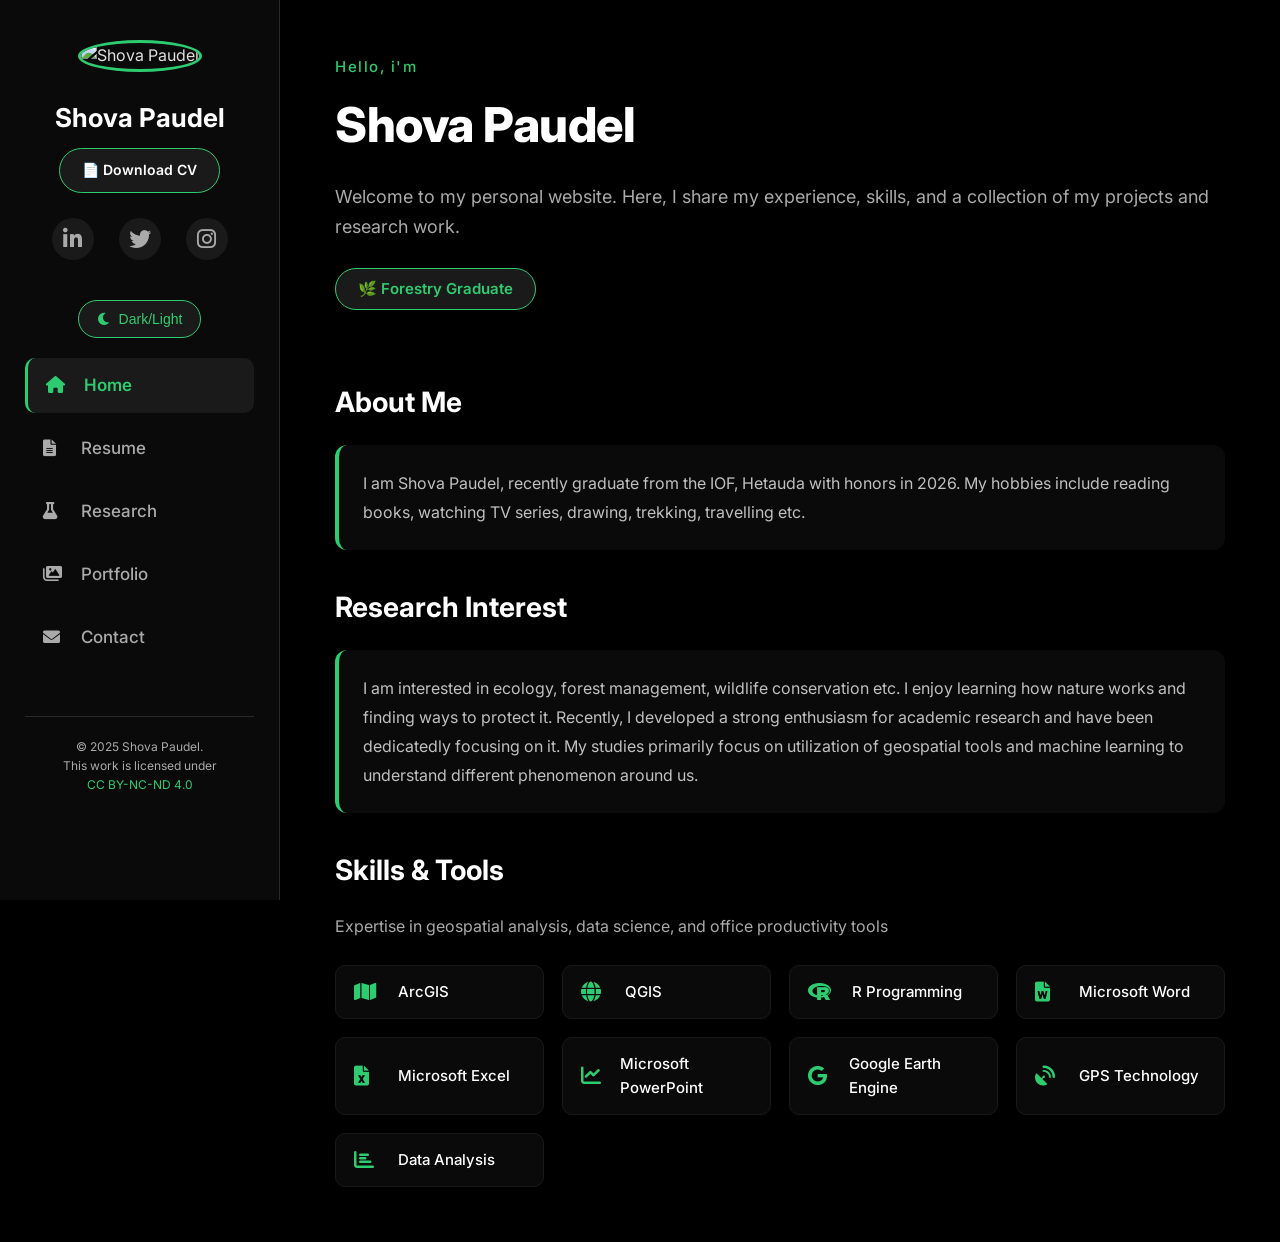
==== index.html @ ed04bc7f "new website updated" ====
<!DOCTYPE html>
<html lang="en">
<head>
    <meta charset="UTF-8">
    <meta name="viewport" content="width=device-width, initial-scale=1.0, user-scalable=yes">
    <title>Shova Paudel | Forestry Researcher</title>
    <link rel="stylesheet" href="https://cdnjs.cloudflare.com/ajax/libs/font-awesome/6.0.0-beta3/css/all.min.css">
    <link href="https://fonts.googleapis.com/css2?family=Inter:opsz,wght@14..32,300;14..32,400;14..32,500;14..32,600;14..32,700;14..32,800&display=swap" rel="stylesheet">
    <style>
        * {
            margin: 0;
            padding: 0;
            box-sizing: border-box;
        }

        :root {
            --bg-primary: #000000;
            --bg-secondary: #0a0a0a;
            --bg-card: #0a0a0a;
            --bg-hover: #1a1a1a;
            --text-primary: #ffffff;
            --text-secondary: #e0e0e0;
            --text-muted: #aaaaaa;
            --text-dark: #c0c0c0;
            --border-color: #2a2a2a;
            --accent-color: #2ecc71;
            --accent-hover: #27ae60;
            --card-border: #1a1a1a;
            --input-bg: #1a1a1a;
        }

        body.light {
            --bg-primary: #f5f5f5;
            --bg-secondary: #ffffff;
            --bg-card: #ffffff;
            --bg-hover: #e8e8e8;
            --text-primary: #1a1a1a;
            --text-secondary: #333333;
            --text-muted: #666666;
            --text-dark: #444444;
            --border-color: #dddddd;
            --accent-color: #2ecc71;
            --accent-hover: #27ae60;
            --card-border: #e0e0e0;
            --input-bg: #f0f0f0;
        }

        body {
            font-family: 'Inter', 'Segoe UI', sans-serif;
            background: var(--bg-primary);
            color: var(--text-secondary);
            transition: background 0.3s ease, color 0.3s ease;
            line-height: 1.6;
        }

        .container {
            display: flex;
            max-width: 1400px;
            margin: 0 auto;
            background: var(--bg-primary);
            min-height: 100vh;
        }

        /* LEFT SIDEBAR */
        .sidebar {
            width: 280px;
            background: var(--bg-secondary);
            padding: 40px 25px;
            position: sticky;
            top: 0;
            height: 100vh;
            overflow-y: auto;
            border-right: 1px solid var(--border-color);
            transition: background 0.3s ease;
        }

        .profile-img {
            text-align: center;
            margin-bottom: 25px;
        }

            .profile-img img {
                width: 150px;
                height: 150px;
                border-radius: 50%;
                border: 3px solid var(--accent-color);
                object-fit: cover;
            }

        .name {
            text-align: center;
            font-size: 26px;
            font-weight: 700;
            margin-bottom: 10px;
            color: var(--text-primary);
        }

        .email {
            text-align: center;
            font-size: 14px;
            margin-bottom: 15px;
            color: var(--text-muted);
            word-break: break-all;
        }

            .email i {
                margin-right: 6px;
                color: var(--accent-color);
            }

        .cv-btn {
            text-align: center;
            margin-bottom: 25px;
        }

            .cv-btn a {
                background: var(--bg-hover);
                color: var(--text-primary);
                padding: 10px 22px;
                border-radius: 30px;
                text-decoration: none;
                font-weight: 600;
                display: inline-block;
                transition: 0.3s;
                border: 1px solid var(--accent-color);
                font-size: 14px;
            }

                .cv-btn a:hover {
                    background: var(--accent-color);
                    color: #000000;
                    transform: scale(1.05);
                }

        .social-links {
            display: flex;
            justify-content: center;
            align-items: center;
            gap: 25px;
            margin-bottom: 40px;
        }

            .social-links a {
                color: var(--text-muted);
                font-size: 22px;
                transition: 0.3s;
                display: inline-flex;
                align-items: center;
                justify-content: center;
                width: 42px;
                height: 42px;
                border-radius: 50%;
                background: var(--bg-hover);
                text-decoration: none;
            }

                .social-links a:hover {
                    color: #ffffff;
                    background: var(--accent-color);
                    transform: translateY(-3px);
                }

        .theme-toggle {
            text-align: center;
            margin-bottom: 20px;
        }

        .theme-btn {
            background: var(--bg-hover);
            color: var(--accent-color);
            border: 1px solid var(--accent-color);
            padding: 10px 18px;
            border-radius: 30px;
            cursor: pointer;
            font-size: 14px;
            font-weight: 500;
            transition: 0.3s;
            display: inline-flex;
            align-items: center;
            gap: 8px;
        }

            .theme-btn:hover {
                background: var(--accent-color);
                color: #000000;
            }

        .nav-menu {
            display: flex;
            flex-direction: column;
            gap: 8px;
        }

        .nav-item {
            padding: 14px 18px;
            cursor: pointer;
            border-radius: 10px;
            transition: 0.3s;
            font-size: 17px;
            font-weight: 500;
            color: var(--text-muted);
        }

            .nav-item:hover {
                background: var(--bg-hover);
                color: var(--text-primary);
            }

            .nav-item.active {
                background: var(--bg-hover);
                color: var(--accent-color);
                font-weight: 600;
                border-left: 3px solid var(--accent-color);
            }

            .nav-item i {
                margin-right: 12px;
                width: 22px;
            }

        .copyright {
            margin-top: 50px;
            font-size: 12px;
            text-align: center;
            border-top: 1px solid var(--border-color);
            padding-top: 20px;
            color: var(--text-muted);
        }

            .copyright a {
                color: var(--accent-color);
                text-decoration: none;
            }

        .main-content {
            flex: 1;
            padding: 55px;
            overflow-y: auto;
            background: var(--bg-primary);
        }

        .page {
            display: none;
        }

            .page.active {
                display: block;
                animation: fadeIn 0.5s ease;
            }

        @keyframes fadeIn {
            from {
                opacity: 0;
                transform: translateY(20px);
            }

            to {
                opacity: 1;
                transform: translateY(0);
            }
        }

        /* HOME PAGE */
        .hello-text {
            font-size: 15px;
            color: var(--accent-color);
            margin-bottom: 8px;
            letter-spacing: 1.5px;
            font-weight: 500;
        }

        .hero-name {
            font-size: 48px;
            font-weight: 800;
            color: var(--text-primary);
            margin-bottom: 18px;
            letter-spacing: -0.5px;
        }

        .welcome-text {
            font-size: 18px;
            line-height: 1.7;
            color: var(--text-muted);
            margin-bottom: 25px;
        }

        .forestry-badge {
            display: inline-block;
            background: var(--bg-hover);
            color: var(--accent-color);
            padding: 8px 22px;
            border-radius: 30px;
            font-size: 15px;
            font-weight: 600;
            margin-bottom: 35px;
            border: 1px solid var(--accent-color);
        }

        .section-title {
            font-size: 28px;
            color: var(--text-primary);
            margin: 35px 0 20px 0;
            font-weight: 700;
        }

        .info-box {
            background: var(--bg-card);
            padding: 24px;
            border-radius: 12px;
            line-height: 1.8;
            color: var(--text-dark);
            margin-bottom: 15px;
            border-left: 4px solid var(--accent-color);
            font-size: 16px;
        }

        .technical-skills-desc {
            color: var(--text-muted);
            margin-bottom: 25px;
            font-size: 16px;
            line-height: 1.7;
        }

        .skills-grid {
            display: grid;
            grid-template-columns: repeat(auto-fill, minmax(190px, 1fr));
            gap: 18px;
            margin-top: 15px;
        }

        .skill-card {
            background: var(--bg-card);
            padding: 14px 18px;
            border-radius: 10px;
            display: flex;
            align-items: center;
            gap: 14px;
            transition: 0.3s;
            border: 1px solid var(--card-border);
        }

            .skill-card:hover {
                border-color: var(--accent-color);
                transform: translateX(5px);
            }

            .skill-card i {
                font-size: 20px;
                color: var(--accent-color);
                width: 30px;
            }

            .skill-card span {
                color: var(--text-primary);
                font-size: 15px;
                font-weight: 500;
            }

        /* RESEARCH PAGE */
        .research-intro {
            background: var(--bg-card);
            padding: 25px;
            border-radius: 14px;
            margin-bottom: 35px;
            border-left: 4px solid var(--accent-color);
        }

            .research-intro p {
                font-size: 16px;
                line-height: 1.7;
            }

        .research-paper {
            background: var(--bg-card);
            border-radius: 14px;
            padding: 28px;
            margin-bottom: 40px;
            border: 1px solid var(--card-border);
        }

        .paper-year {
            font-size: 15px;
            font-weight: 600;
            color: var(--accent-color);
            margin-bottom: 12px;
            letter-spacing: 1px;
        }

        .paper-title {
            font-size: 24px;
            font-weight: 700;
            color: var(--text-primary);
            margin-bottom: 12px;
            line-height: 1.4;
        }

        .paper-author {
            font-size: 16px;
            color: var(--text-muted);
            margin-bottom: 18px;
        }

        .paper-journal {
            display: inline-block;
            background: var(--bg-hover);
            color: var(--accent-color);
            padding: 6px 16px;
            border-radius: 25px;
            font-size: 13px;
            font-weight: 500;
            margin-bottom: 25px;
        }

        .paper-links {
            display: flex;
            gap: 25px;
            flex-wrap: wrap;
            margin-top: 20px;
        }

        .paper-link {
            background: var(--bg-hover);
            color: var(--accent-color);
            padding: 10px 24px;
            border-radius: 30px;
            text-decoration: none;
            font-size: 15px;
            font-weight: 600;
            transition: 0.3s;
            display: inline-flex;
            align-items: center;
            gap: 8px;
            border: 1px solid var(--card-border);
            cursor: pointer;
        }

            .paper-link:hover {
                background: var(--accent-color);
                color: #000000;
                border-color: var(--accent-color);
            }

        .abstract-content {
            display: none;
            margin-top: 25px;
            padding: 20px;
            background: var(--bg-hover);
            border-radius: 12px;
            font-size: 15px;
            line-height: 1.7;
            color: var(--text-dark);
            border-left: 3px solid var(--accent-color);
        }

        .training-grid {
            display: grid;
            grid-template-columns: repeat(auto-fill, minmax(320px, 1fr));
            gap: 25px;
            margin: 25px 0;
        }

        .training-card {
            background: var(--bg-card);
            border-radius: 14px;
            padding: 22px;
            border: 1px solid var(--card-border);
            transition: 0.3s;
        }

            .training-card:hover {
                transform: translateY(-4px);
                border-color: var(--accent-color);
            }

            .training-card i {
                font-size: 32px;
                color: var(--accent-color);
                margin-bottom: 15px;
            }

            .training-card h4 {
                font-size: 18px;
                color: var(--text-primary);
                margin-bottom: 10px;
                font-weight: 600;
            }

            .training-card p {
                font-size: 14px;
                color: var(--text-muted);
                line-height: 1.6;
            }

        .experience-list {
            background: var(--bg-card);
            border-radius: 14px;
            padding: 25px;
            margin-top: 25px;
        }

            .experience-list h3 {
                color: var(--accent-color);
                font-size: 20px;
                margin-bottom: 20px;
                font-weight: 600;
            }

        .experience-item {
            display: flex;
            align-items: flex-start;
            gap: 14px;
            margin-bottom: 18px;
            padding: 10px;
            border-radius: 10px;
            transition: 0.3s;
        }

            .experience-item:hover {
                background: var(--bg-hover);
            }

            .experience-item i {
                color: var(--accent-color);
                font-size: 18px;
                margin-top: 2px;
            }

            .experience-item span {
                font-size: 15px;
                color: var(--text-dark);
                line-height: 1.6;
            }

        /* RESUME PAGE */
        .resume-container {
            max-width: 100%;
        }

        .education-header {
            margin-bottom: 35px;
        }

            .education-header h2 {
                font-size: 36px;
                color: var(--text-primary);
                border-left: 4px solid var(--accent-color);
                padding-left: 18px;
            }

        .timeline-item {
            position: relative;
            padding-left: 35px;
            margin-bottom: 40px;
            border-left: 2px solid var(--accent-color);
        }

        .timeline-year {
            font-size: 15px;
            font-weight: 600;
            color: var(--accent-color);
            margin-bottom: 8px;
            letter-spacing: 1px;
        }

        .timeline-title {
            font-size: 22px;
            font-weight: 700;
            color: var(--text-primary);
            margin-bottom: 10px;
        }

        .timeline-subtitle {
            font-size: 16px;
            font-weight: 600;
            color: var(--accent-color);
            margin-bottom: 10px;
        }

        .timeline-location {
            font-size: 14px;
            color: var(--text-muted);
            margin-bottom: 14px;
            display: flex;
            align-items: center;
            gap: 8px;
        }

        .timeline-description {
            font-size: 15px;
            line-height: 1.7;
            color: var(--text-dark);
            margin-top: 10px;
        }

        .courses-list {
            margin-top: 12px;
            padding-left: 25px;
        }

            .courses-list li {
                font-size: 14px;
                color: var(--text-muted);
                margin-bottom: 6px;
            }

        .scholarship-badge {
            display: inline-block;
            background: var(--bg-hover);
            color: var(--accent-color);
            padding: 5px 14px;
            border-radius: 20px;
            font-size: 13px;
            margin-top: 12px;
            border: 1px solid var(--accent-color);
        }

        /* CONTACT PAGE */
        .contact-header {
            margin-bottom: 30px;
        }

            .contact-header h2 {
                font-size: 36px;
                color: var(--text-primary);
                border-left: 4px solid var(--accent-color);
                padding-left: 18px;
            }

        .contact-intro {
            font-size: 18px;
            line-height: 1.7;
            color: var(--text-muted);
            background: var(--bg-card);
            padding: 25px;
            border-radius: 14px;
            border-left: 4px solid var(--accent-color);
            margin-bottom: 35px;
        }

        .contact-wrapper {
            display: flex;
            flex-wrap: wrap;
            gap: 35px;
        }

        .contact-info {
            flex: 1;
            min-width: 250px;
            background: var(--bg-card);
            border-radius: 14px;
            padding: 28px;
            border: 1px solid var(--card-border);
        }

        .contact-info-item {
            display: flex;
            align-items: center;
            gap: 18px;
            margin-bottom: 28px;
            padding: 12px;
            border-radius: 12px;
            transition: 0.3s;
        }

            .contact-info-item:hover {
                background: var(--bg-hover);
            }

            .contact-info-item i {
                width: 45px;
                height: 45px;
                background: var(--bg-hover);
                display: flex;
                align-items: center;
                justify-content: center;
                border-radius: 50%;
                font-size: 22px;
                color: var(--accent-color);
            }

            .contact-info-item h3 {
                font-size: 18px;
                color: var(--text-primary);
                margin-bottom: 5px;
                font-weight: 600;
            }

            .contact-info-item p {
                font-size: 15px;
                color: var(--text-muted);
            }

        .contact-form {
            flex: 1.5;
            min-width: 300px;
            background: var(--bg-card);
            border-radius: 14px;
            padding: 28px;
            border: 1px solid var(--card-border);
        }

            .contact-form h3 {
                font-size: 22px;
                color: var(--text-primary);
                margin-bottom: 20px;
                font-weight: 600;
            }

        .form-group {
            margin-bottom: 20px;
        }

            .form-group input, .form-group textarea {
                width: 100%;
                padding: 14px 16px;
                background: var(--input-bg);
                border: 1px solid var(--border-color);
                border-radius: 10px;
                font-size: 15px;
                font-family: 'Inter', sans-serif;
                color: var(--text-primary);
                transition: 0.3s;
            }

                .form-group input:focus, .form-group textarea:focus {
                    outline: none;
                    border-color: var(--accent-color);
                    box-shadow: 0 0 0 2px rgba(46, 204, 113, 0.2);
                }

        .submit-btn {
            background: var(--accent-color);
            color: #000000;
            padding: 14px 32px;
            border: none;
            border-radius: 40px;
            font-size: 16px;
            font-weight: 600;
            cursor: pointer;
            transition: 0.3s;
            display: inline-flex;
            align-items: center;
            gap: 10px;
        }

            .submit-btn:hover {
                background: var(--accent-hover);
                transform: scale(1.02);
            }

        .form-message {
            margin-top: 15px;
            padding: 12px;
            border-radius: 8px;
            font-size: 14px;
            display: none;
        }

            .form-message.success {
                background: rgba(46, 204, 113, 0.2);
                color: var(--accent-color);
                border: 1px solid var(--accent-color);
                display: block;
            }

            .form-message.error {
                background: rgba(231, 76, 60, 0.2);
                color: #e74c3c;
                border: 1px solid #e74c3c;
                display: block;
            }

        /* PORTFOLIO PAGE */
        .portfolio-placeholder {
            text-align: center;
            padding: 60px 20px;
            background: var(--bg-card);
            border-radius: 14px;
            border: 1px solid var(--card-border);
        }

            .portfolio-placeholder i {
                font-size: 60px;
                color: var(--accent-color);
                margin-bottom: 20px;
            }

            .portfolio-placeholder p {
                font-size: 16px;
                color: var(--text-muted);
            }

        /* MOBILE */
        .hamburger {
            display: none;
            position: fixed;
            bottom: 20px;
            left: 20px;
            z-index: 1001;
            background: var(--accent-color);
            color: #000000;
            width: 55px;
            height: 55px;
            border-radius: 50%;
            align-items: center;
            justify-content: center;
            cursor: pointer;
            font-size: 26px;
            box-shadow: 0 4px 12px rgba(0,0,0,0.3);
        }

        .overlay {
            display: none;
            position: fixed;
            top: 0;
            left: 0;
            width: 100%;
            height: 100%;
            background: rgba(0,0,0,0.8);
            z-index: 998;
        }

        @media (max-width: 768px) {
            .sidebar {
                position: fixed;
                left: -280px;
                top: 0;
                width: 280px;
                height: 100%;
                z-index: 999;
                transition: left 0.3s ease;
            }

                .sidebar.open {
                    left: 0;
                }

            .hamburger {
                display: flex;
            }

            .overlay.active {
                display: block;
            }

            .main-content {
                padding: 25px 18px 80px 18px;
            }

            .hero-name {
                font-size: 32px;
            }

            .hello-text {
                font-size: 13px;
            }

            .welcome-text {
                font-size: 15px;
            }

            .section-title {
                font-size: 22px;
            }

            .info-box {
                font-size: 14px;
                padding: 18px;
            }

            .contact-header h2 {
                font-size: 28px;
            }

            .contact-intro {
                font-size: 15px;
            }

            .contact-wrapper {
                flex-direction: column;
            }

            .paper-title {
                font-size: 20px;
            }

            .timeline-title {
                font-size: 18px;
            }

            .education-header h2 {
                font-size: 28px;
            }
        }
    </style>
</head>
<body>
    <div class="hamburger" id="hamburgerBtn">
        <i class="fas fa-bars"></i>
    </div>
    <div class="overlay" id="overlay"></div>

    <div class="container">
        <div class="sidebar" id="sidebar">
            <div class="profile-img">
                <img src="https://ui-avatars.com/api/?background=2ecc71&color=000000&rounded=true&size=150&bold=true&name=Shova+P" alt="Shova Paudel">
            </div>
            <div class="name">Shova Paudel</div>

            <div class="cv-btn"><a href="#" id="downloadCV">📄 Download CV</a></div>
            <div class="social-links">
                <a href="#"><i class="fab fa-linkedin-in"></i></a>
                <a href="#"><i class="fab fa-twitter"></i></a>
                <a href="#"><i class="fab fa-instagram"></i></a>
            </div>
            <div class="theme-toggle">
                <button class="theme-btn" id="themeToggle"><i class="fas fa-moon"></i> Dark/Light</button>
            </div>
            <div class="nav-menu">
                <div class="nav-item active" data-page="home"><i class="fas fa-home"></i> Home</div>
                <div class="nav-item" data-page="resume"><i class="fas fa-file-alt"></i> Resume</div>
                <div class="nav-item" data-page="research"><i class="fas fa-flask"></i> Research</div>
                <div class="nav-item" data-page="portfolio"><i class="fas fa-images"></i> Portfolio</div>
                <div class="nav-item" data-page="contact"><i class="fas fa-envelope"></i> Contact</div>
            </div>
            <div class="copyright">© 2025 Shova Paudel.<br>This work is licensed under<br><a href="https://creativecommons.org/licenses/by-nc-nd/4.0/" target="_blank">CC BY-NC-ND 4.0</a></div>
        </div>

        <div class="main-content">
            <!-- HOME PAGE -->
            <div id="home" class="page active">
                <div class="hello-text">Hello, i'm</div>
                <div class="hero-name">Shova Paudel</div>
                <div class="welcome-text">Welcome to my personal website. Here, I share my experience, skills, and a collection of my projects and research work.</div>
                <div class="forestry-badge">🌿 Forestry Graduate</div>

                <div class="section-title">About Me</div>
                <div class="info-box">I am Shova Paudel, recently graduate from the IOF, Hetauda with honors in 2026. My hobbies include reading books, watching TV series, drawing, trekking, travelling etc.</div>

                <div class="section-title">Research Interest</div>
                <div class="info-box">I am interested in ecology, forest management, wildlife conservation etc. I enjoy learning how nature works and finding ways to protect it. Recently, I developed a strong enthusiasm for academic research and have been dedicatedly focusing on it. My studies primarily focus on utilization of geospatial tools and machine learning to understand different phenomenon around us.</div>

                <div class="section-title">Skills & Tools</div>
                <div class="technical-skills-desc">Expertise in geospatial analysis, data science, and office productivity tools</div>

                <div class="skills-grid">
                    <div class="skill-card"><i class="fas fa-map"></i><span>ArcGIS</span></div>
                    <div class="skill-card"><i class="fas fa-globe"></i><span>QGIS</span></div>
                    <div class="skill-card"><i class="fab fa-r-project"></i><span>R Programming</span></div>
                    <div class="skill-card"><i class="fas fa-file-word"></i><span>Microsoft Word</span></div>
                    <div class="skill-card"><i class="fas fa-file-excel"></i><span>Microsoft Excel</span></div>
                    <div class="skill-card"><i class="fas fa-chart-line"></i><span>Microsoft PowerPoint</span></div>
                    <div class="skill-card"><i class="fab fa-google"></i><span>Google Earth Engine</span></div>
                    <div class="skill-card"><i class="fas fa-satellite-dish"></i><span>GPS Technology</span></div>
                    <div class="skill-card"><i class="fas fa-chart-bar"></i><span>Data Analysis</span></div>
                </div>
            </div>

            <!-- RESUME PAGE -->
            <div id="resume" class="page">
                <div class="education-header"><h2>Education</h2></div>
                <div class="resume-container">
                    <div class="timeline-item">
                        <div class="timeline-year">2023 – 2026</div>
                        <div class="timeline-title">Bachelor of Science in Forestry</div>
                        <div class="timeline-subtitle">Tribhuvan University, Institute of Forestry (TU-IOF)</div>
                        <div class="timeline-location"><i class="fas fa-map-marker-alt"></i> Hetauda, Nepal</div>
                        <div class="timeline-description">Major Courses:<ul class="courses-list"><li>Forest Ecology</li><li>Silviculture</li><li>Wildlife Management</li><li>GIS Applications in Forestry</li><li>Watershed Management</li><li>Sustainable Resource Management</li></ul></div>
                    </div>
                    <div class="timeline-item">
                        <div class="timeline-year">2021 – 2023</div>
                        <div class="timeline-title">Higher Secondary (+2)</div>
                        <div class="timeline-subtitle">Aroma College of Applied Science and Management</div>
                        <div class="timeline-location"><i class="fas fa-map-marker-alt"></i> Bharatpur-10, Chitwan, Nepal</div>
                        <div class="timeline-description">Specialized in Science (Biology, Chemistry, Physics and Environmental Studies).</div>
                    </div>
                    <div class="timeline-item">
                        <div class="timeline-year">2021</div>
                        <div class="timeline-title">Secondary Education Examination (SEE)</div>
                        <div class="timeline-subtitle">Shree Nepal Rastriya Ganesh Ma. Vi.</div>
                        <div class="timeline-location"><i class="fas fa-map-marker-alt"></i> Bardiya, Nepal</div>
                        <div class="timeline-description">A national-level board exam in Nepal taken by students after Grade 10.</div>
                    </div>
                    <div class="timeline-item">
                        <div class="timeline-year">2022</div>
                        <div class="timeline-title">Grants and Scholarships</div>
                        <div class="timeline-subtitle">Tribhuvan University - Institute of Forestry (TU-IOF)</div>
                        <div class="timeline-description">Received the scholarship on a merit basis after a competitive entrance exam.<div class="scholarship-badge">🏆 Merit Scholarship</div></div>
                    </div>
                </div>
            </div>

            <!-- RESEARCH PAGE -->
            <div id="research" class="page">
                <div class="research-intro">
                    <p style="margin-bottom: 12px;">In my undergraduate thesis, I studied the spread of <strong>Parthenium hysterophorus</strong> in Nepal using modeling techniques under present and future climate conditions.</p>
                    <p>In the future, I intend to deepen my research in climate change impacts, ecological modeling, and conservation planning.</p>
                </div>

                <div class="research-paper">
                    <div class="paper-year">📄 2025</div>
                    <div class="paper-title">Habitat Suitability Modeling of <em>Parthenium hysterophorus L.</em> under Current and Future Climatic Scenarios in Nepal</div>
                    <div class="paper-author">Paudel, S.</div>
                    <div class="paper-journal">Undergraduate Thesis / Pre-print</div>

                    <div class="paper-links">
                        <div class="paper-link" id="abstractBtn"><i class="fas fa-scroll"></i> Abstract</div>
                        <div class="paper-link" id="fulltextBtn"><i class="fas fa-file-alt"></i> Full Text</div>
                        <div class="paper-link" id="codeBtn"><i class="fab fa-github"></i> Code</div>
                    </div>

                    <div id="abstractContent" class="abstract-content">
                        <strong>📖 Abstract:</strong><br><br>
                        Invasive alien species are among the major drivers of biodiversity decline, alongside land-use change and pollution. They pose a significant threat to biodiversity, particularly under changing climatic conditions. This study examines the distribution patterns of <em>Parthenium hysterophorus L.</em> in Nepal under current and future climate scenarios (medium carbon emissions (SSP245) and high carbon emissions (SSP585)) up to the year 2100, using ensemble species distribution modeling.<br><br>
                        Species occurrence data were obtained from the Global Biodiversity Information Facility (GBIF), while 19 bioclimatic variables and two topographical variables were downloaded from WorldClim. Binary logistic regression was performed using five machine learning models and two statistical models, all meeting performance thresholds of area under the curve (AUC) > 0.85 and true skill statistic (TSS) > 0.6. Model outputs were ensembled using a weighted average approach based on TSS to generate final suitability maps. Among the predictors, mean diurnal range was the most influential, followed by the minimum temperature of the coldest month and precipitation of the coldest month.<br><br>
                        Under current climatic conditions, <em>P. hysterophorus</em> occupies 22.54% of Nepal's total area. The highest suitability is observed in the Terai (81.15%), followed by the Siwalik (50.23%), Middle Mountain (16.75%), and High Mountain (1.15%) regions, while no suitable area is found in the High Himalaya. By years 2080–2100, under the high emission scenario, the suitable area is projected to expand to 42.39% of Nepal, compared to 37.19% under the medium emission scenario. A notable shift of species toward northern regions was observed. To conclude, climate change is likely to exacerbate the invasion of <em>P. hysterophorus</em> in Nepal. The invasion shift towards the northern region can pose a significant threat to abandoned agricultural lands in the Middle Mountains. Continuous monitoring and management efforts are therefore essential to prevent its further spread into new habitats.
                    </div>
                </div>

                <div class="section-title" style="margin-top: 10px;">Training & Experience</div>

                <div class="training-grid">
                    <div class="training-card">
                        <i class="fas fa-chalkboard-user"></i>
                        <h4>Gender in Academia</h4>
                        <p>Training organized by RECOFTC-Nepal in collaboration with Institute of Forestry Hetauda and Female Foresters Nepal.</p>
                    </div>
                    <div class="training-card">
                        <i class="fas fa-tree"></i>
                        <h4>Fieldwork & Data Collection</h4>
                        <p>Hands-on experience in field data collection, tree tagging, and environmental documentation under real field conditions.</p>
                    </div>
                    <div class="training-card">
                        <i class="fas fa-clipboard-list"></i>
                        <h4>Forest Operational Plans</h4>
                        <p>Assisted in the preparation of forest operational plans and learned their importance in sustainable forest management.</p>
                    </div>
                </div>

                <div class="experience-list">
                    <h3><i class="fas fa-hiking"></i> Field Experience Highlights</h3>
                    <div class="experience-item"><i class="fas fa-check-circle"></i><span>Participated in fieldwork involving data collection and tree tagging, gaining hands-on experience in real field conditions</span></div>
                    <div class="experience-item"><i class="fas fa-check-circle"></i><span>Developed basic skills in observing, recording, and documenting environmental data</span></div>
                    <div class="experience-item"><i class="fas fa-check-circle"></i><span>Assisted in the preparation of forest operational plans and learned their importance in management</span></div>
                    <div class="experience-item"><i class="fas fa-check-circle"></i><span>Gained practical understanding of forest management practices and field techniques</span></div>
                    <div class="experience-item"><i class="fas fa-check-circle"></i><span>Worked collaboratively with a team, improving coordination and communication during field activities</span></div>
                </div>
            </div>

            <!-- PORTFOLIO PAGE -->
            <div id="portfolio" class="page">
                <div class="portfolio-placeholder">
                    <i class="fas fa-images"></i>
                    <h3 style="color: var(--text-primary); margin-bottom: 10px;">Portfolio Coming Soon</h3>
                    <p>Research maps, field photos, and project showcases will be added here.</p>
                </div>
            </div>

            <!-- CONTACT PAGE -->
            <div id="contact" class="page">
                <div class="contact-header">
                    <h2>Let's Connect</h2>
                </div>

                <div class="contact-intro">
                    <i class="fas fa-leaf" style="color: var(--accent-color); margin-right: 10px;"></i>
                    I'm always interested in new opportunities and collaborations related to forestry and environmental conservation.
                </div>

                <div class="contact-wrapper">
                    <div class="contact-info">
                        <div class="contact-info-item">
                            <i class="fas fa-map-marker-alt"></i>
                            <div><h3>Location</h3><p>Geruwa-6, Bardiya, Nepal</p></div>
                        </div>
                        <div class="contact-info-item">
                            <i class="fas fa-envelope"></i>
                            <div><h3>Email</h3><p>shovapoudel12345@gmail.com</p></div>
                        </div>
                        <div class="contact-info-item">
                            <i class="fas fa-share-alt"></i>
                            <div><h3>Social Media</h3><p>Connect with me on LinkedIn, Twitter, Instagram</p></div>
                        </div>
                    </div>

                    <div class="contact-form">
                        <h3>Send Me a Message</h3>
                        <form id="contactForm">
                            <div class="form-group"><input type="text" id="formName" placeholder="Your Name" required></div>
                            <div class="form-group"><input type="email" id="formEmail" placeholder="Your Email" required></div>
                            <div class="form-group"><input type="text" id="formSubject" placeholder="Subject"></div>
                            <div class="form-group"><textarea id="formMessage" rows="4" placeholder="Message" required></textarea></div>
                            <button type="submit" class="submit-btn"><i class="fas fa-paper-plane"></i> Send Message</button>
                            <div id="formStatus" class="form-message"></div>
                        </form>
                    </div>
                </div>
            </div>
        </div>
    </div>

    <script>
        // Theme Toggle
        const themeToggle = document.getElementById('themeToggle');
        function setTheme(theme) {
            if (theme === 'light') { document.body.classList.add('light'); localStorage.setItem('theme', 'light'); }
            else { document.body.classList.remove('light'); localStorage.setItem('theme', 'dark'); }
        }
        if (localStorage.getItem('theme') === 'light') document.body.classList.add('light');
        themeToggle.addEventListener('click', () => { document.body.classList.contains('light') ? setTheme('dark') : setTheme('light'); });

        // Navigation
        const navItems = document.querySelectorAll('.nav-item');
        const pages = document.querySelectorAll('.page');
        const sidebar = document.getElementById('sidebar');
        const hamburger = document.getElementById('hamburgerBtn');
        const overlay = document.getElementById('overlay');

        function closeSidebar() { sidebar.classList.remove('open'); overlay.classList.remove('active'); }
        function openSidebar() { sidebar.classList.add('open'); overlay.classList.add('active'); }

        if (hamburger) hamburger.addEventListener('click', () => { sidebar.classList.contains('open') ? closeSidebar() : openSidebar(); });
        if (overlay) overlay.addEventListener('click', closeSidebar);

        navItems.forEach(item => {
            item.addEventListener('click', () => {
                const pageId = item.getAttribute('data-page');
                navItems.forEach(nav => nav.classList.remove('active'));
                item.classList.add('active');
                pages.forEach(page => page.classList.remove('active'));
                document.getElementById(pageId).classList.add('active');
                if (window.innerWidth <= 768) closeSidebar();
            });
        });

        // Abstract Toggle
        const abstractBtn = document.getElementById('abstractBtn');
        const abstractContent = document.getElementById('abstractContent');
        if (abstractBtn) {
            abstractBtn.addEventListener('click', () => {
                if (abstractContent.style.display === 'none' || abstractContent.style.display === '') {
                    abstractContent.style.display = 'block';
                    abstractBtn.innerHTML = '<i class="fas fa-scroll"></i> Hide Abstract';
                } else {
                    abstractContent.style.display = 'none';
                    abstractBtn.innerHTML = '<i class="fas fa-scroll"></i> Abstract';
                }
            });
        }

        // Research Links
        document.getElementById('fulltextBtn')?.addEventListener('click', () => alert('Full text will be available soon. Please contact me for access.'));
        document.getElementById('codeBtn')?.addEventListener('click', () => alert('Code repository will be shared upon request.'));
        document.getElementById('downloadCV')?.addEventListener('click', (e) => { e.preventDefault(); alert('CV will be available for download soon!'); });

        // Contact Form Handler
        const contactForm = document.getElementById('contactForm');
        const formStatus = document.getElementById('formStatus');
        if (contactForm) {
            contactForm.addEventListener('submit', (e) => {
                e.preventDefault();
                const name = document.getElementById('formName').value.trim();
                const email = document.getElementById('formEmail').value.trim();
                const message = document.getElementById('formMessage').value.trim();

                if (name && email && message) {
                    formStatus.innerHTML = '✅ Thank you for your message! I will get back to you soon.';
                    formStatus.className = 'form-message success';
                    contactForm.reset();
                    setTimeout(() => { formStatus.style.display = 'none'; formStatus.className = 'form-message'; }, 5000);
                } else {
                    formStatus.innerHTML = '❌ Please fill all required fields.';
                    formStatus.className = 'form-message error';
                    setTimeout(() => { formStatus.style.display = 'none'; formStatus.className = 'form-message'; }, 3000);
                }
            });
        }

        window.addEventListener('resize', () => { if (window.innerWidth > 768) closeSidebar(); });
    </script>
</body>
</html>
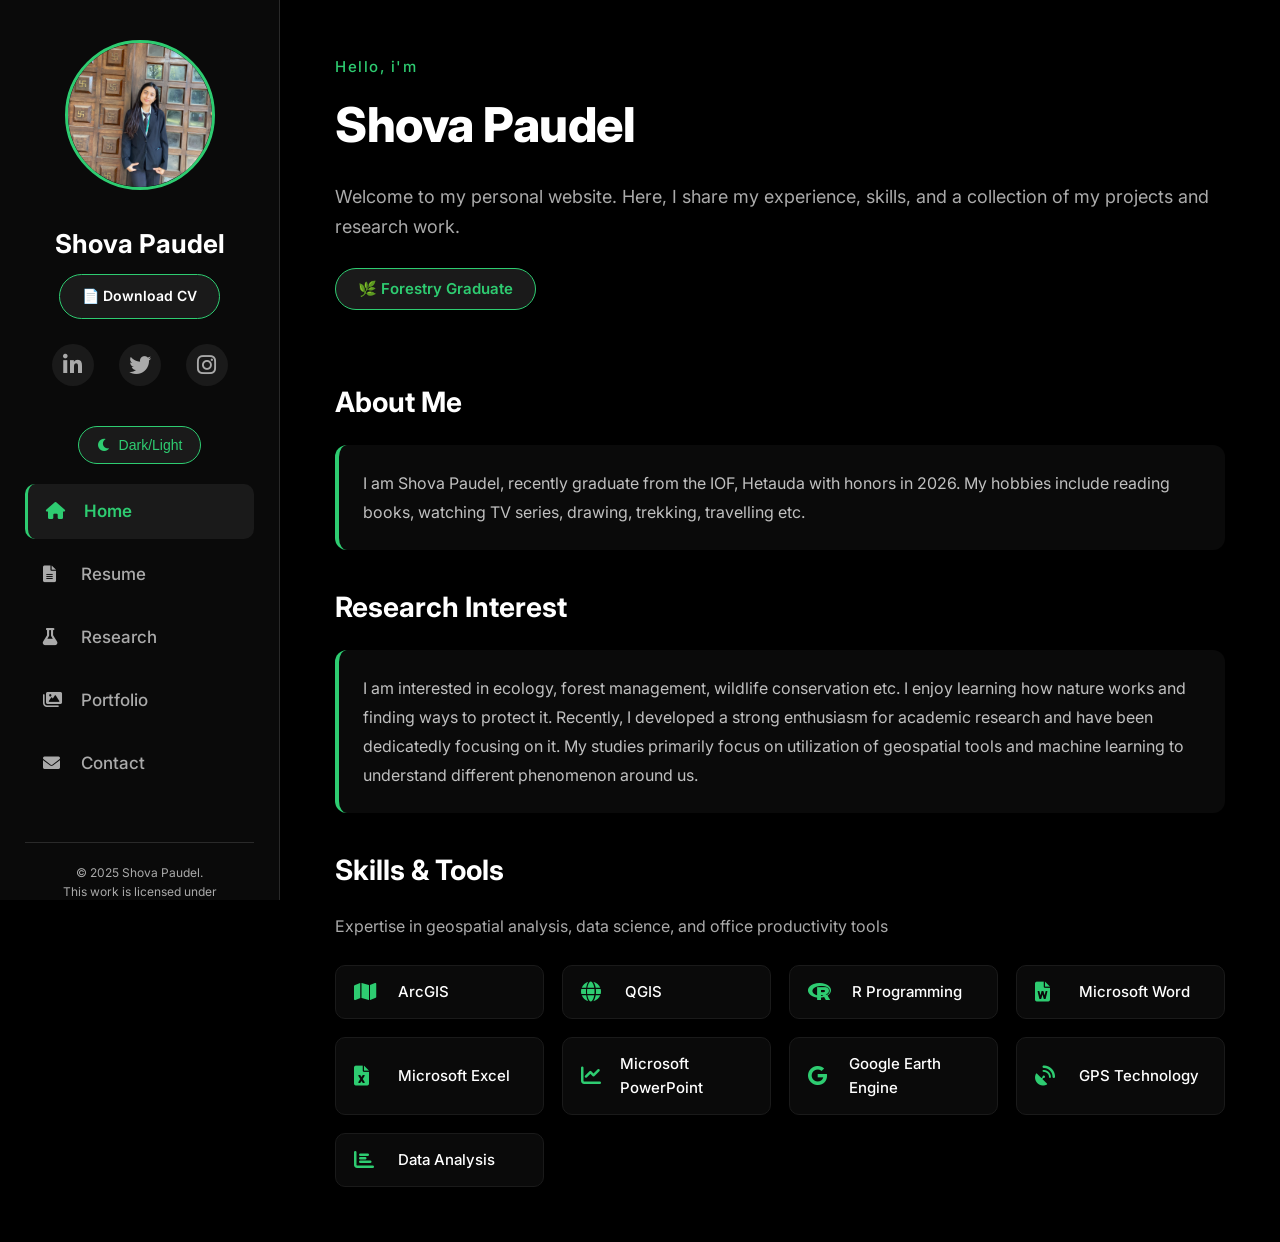
==== commit bdb031ac: "update_profile_picture" ====
--- a/index.html
+++ b/index.html
@@ -3,7 +3,7 @@
 <head>
     <meta charset="UTF-8">
     <meta name="viewport" content="width=device-width, initial-scale=1.0, user-scalable=yes">
-    <title>Shova Paudel | Forestry Researcher</title>
+    <title>Shova Paudel | Forestry Student </title>
     <link rel="stylesheet" href="https://cdnjs.cloudflare.com/ajax/libs/font-awesome/6.0.0-beta3/css/all.min.css">
     <link href="https://fonts.googleapis.com/css2?family=Inter:opsz,wght@14..32,300;14..32,400;14..32,500;14..32,600;14..32,700;14..32,800&display=swap" rel="stylesheet">
     <style>
@@ -618,6 +618,12 @@
         .contact-header {
             margin-bottom: 30px;
         }
+
+
+
+
+
+        
 
             .contact-header h2 {
                 font-size: 36px;
@@ -903,7 +909,7 @@
     <div class="container">
         <div class="sidebar" id="sidebar">
             <div class="profile-img">
-                <img src="https://ui-avatars.com/api/?background=2ecc71&color=000000&rounded=true&size=150&bold=true&name=Shova+P" alt="Shova Paudel">
+                <img src="images/profile_picture.jpeg">
             </div>
             <div class="name">Shova Paudel</div>
 
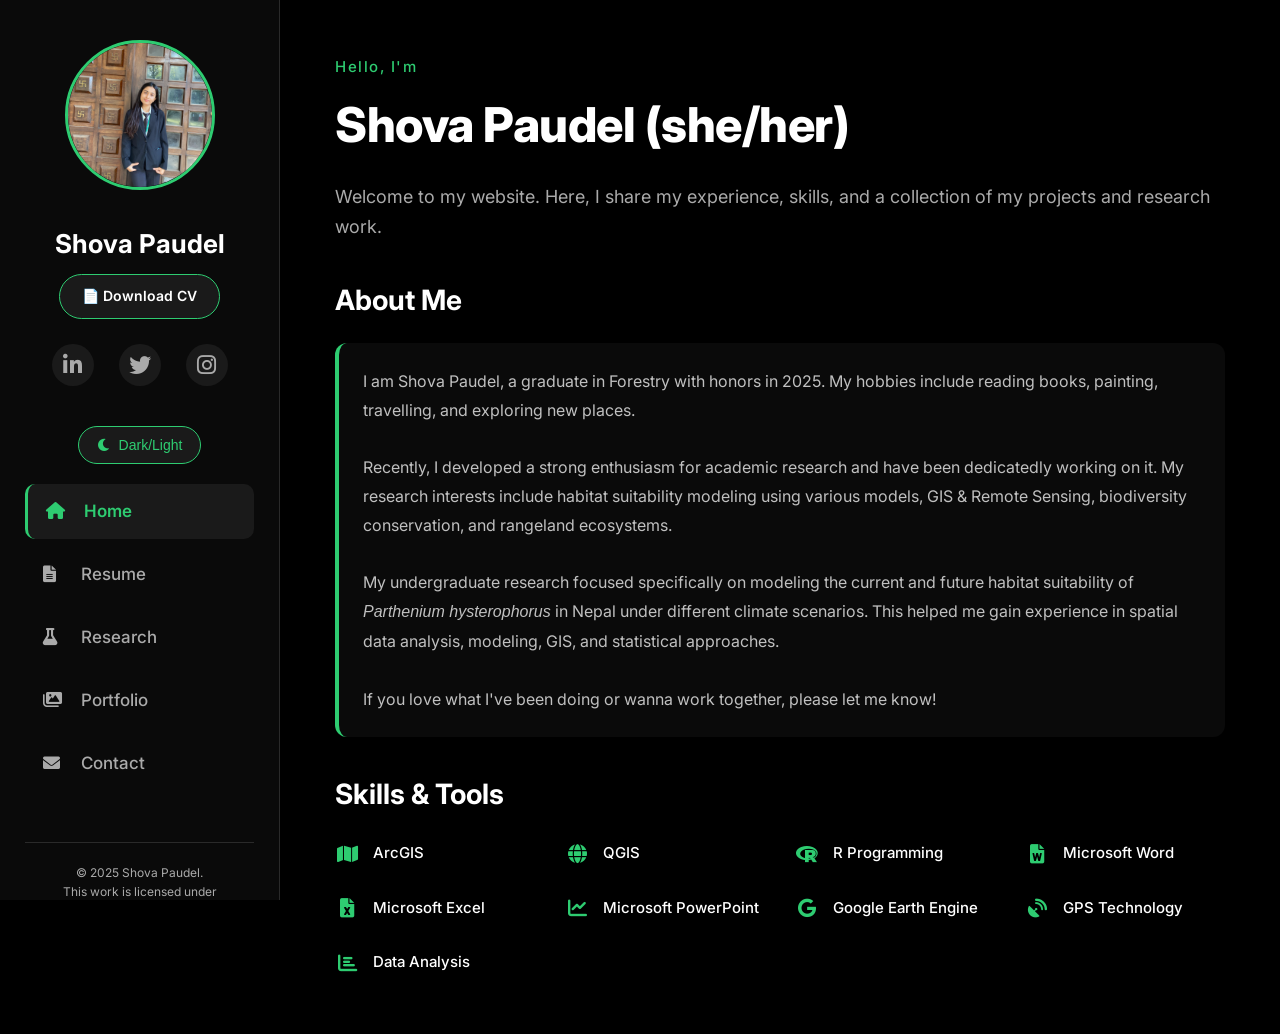
==== commit b092ddcf: "Update portfolio website" ====
--- a/index.html
+++ b/index.html
@@ -321,39 +321,53 @@
             line-height: 1.7;
         }
 
+        /* ===== SKILLS & TOOLS: MINIMALIST DESIGN ===== */
         .skills-grid {
             display: grid;
-            grid-template-columns: repeat(auto-fill, minmax(190px, 1fr));
-            gap: 18px;
-            margin-top: 15px;
+            grid-template-columns: repeat(4, minmax(0, 1fr));
+            column-gap: 30px;
+            row-gap: 22px;
+            margin-top: 20px;
         }
 
         .skill-card {
-            background: var(--bg-card);
-            padding: 14px 18px;
-            border-radius: 10px;
             display: flex;
             align-items: center;
             gap: 14px;
-            transition: 0.3s;
-            border: 1px solid var(--card-border);
+            padding: 5px 0;
+            background: transparent;
+            border: none;
+            border-radius: 0;
+            box-shadow: none;
+            transition: color 0.25s ease;
         }
 
             .skill-card:hover {
-                border-color: var(--accent-color);
-                transform: translateX(5px);
+                background: transparent;
+                border: none;
+                box-shadow: none;
+                transform: none;
             }
 
             .skill-card i {
-                font-size: 20px;
+                font-size: 19px;
                 color: var(--accent-color);
-                width: 30px;
+                width: 24px;
+                flex-shrink: 0;
+                text-align: center;
             }
 
             .skill-card span {
                 color: var(--text-primary);
                 font-size: 15px;
                 font-weight: 500;
+                line-height: 1.5;
+                background: transparent;
+                padding: 0;
+            }
+
+            .skill-card:hover span {
+                color: var(--accent-color);
             }
 
         /* RESEARCH PAGE */
@@ -623,7 +637,7 @@
 
 
 
-        
+
 
             .contact-header h2 {
                 font-size: 36px;
@@ -897,6 +911,18 @@
             .education-header h2 {
                 font-size: 28px;
             }
+
+            .skills-grid {
+                grid-template-columns: repeat(2, minmax(0, 1fr));
+                gap: 20px;
+            }
+        }
+
+        @media (max-width: 420px) {
+            .skills-grid {
+                grid-template-columns: 1fr;
+                gap: 15px;
+            }
         }
     </style>
 </head>
@@ -912,12 +938,16 @@
                 <img src="images/profile_picture.jpeg">
             </div>
             <div class="name">Shova Paudel</div>
-
-            <div class="cv-btn"><a href="#" id="downloadCV">📄 Download CV</a></div>
+            <div class="cv-btn">
+                <a href="assets/Shova_Poudel_CV.pdf" id="downloadCV" download>
+                    📄 Download CV
+                </a>
+            </div>
+
             <div class="social-links">
-                <a href="#"><i class="fab fa-linkedin-in"></i></a>
-                <a href="#"><i class="fab fa-twitter"></i></a>
-                <a href="#"><i class="fab fa-instagram"></i></a>
+                <a href="https://www.linkedin.com/in/shovapoudel59/"><i class="fab fa-linkedin-in"></i></a>
+                <a href="https://x.com/Shova_P/"><i class="fab fa-twitter"></i></a>
+                <a href="https://www.instagram.com/shova_poudel_/"><i class="fab fa-instagram"></i></a>
             </div>
             <div class="theme-toggle">
                 <button class="theme-btn" id="themeToggle"><i class="fas fa-moon"></i> Dark/Light</button>
@@ -933,21 +963,50 @@
         </div>
 
         <div class="main-content">
+
             <!-- HOME PAGE -->
             <div id="home" class="page active">
-                <div class="hello-text">Hello, i'm</div>
-                <div class="hero-name">Shova Paudel</div>
-                <div class="welcome-text">Welcome to my personal website. Here, I share my experience, skills, and a collection of my projects and research work.</div>
-                <div class="forestry-badge">🌿 Forestry Graduate</div>
+
+                <div class="hello-text">Hello, I'm</div>
+
+                <div class="hero-name">Shova Paudel <span class="pronouns">(she/her)</span></div>
+
+                <div class="welcome-text">
+                    Welcome to my website. Here, I share my experience, skills,
+                    and a collection of my projects and research work.
+                </div>
+
 
                 <div class="section-title">About Me</div>
-                <div class="info-box">I am Shova Paudel, recently graduate from the IOF, Hetauda with honors in 2026. My hobbies include reading books, watching TV series, drawing, trekking, travelling etc.</div>
-
-                <div class="section-title">Research Interest</div>
-                <div class="info-box">I am interested in ecology, forest management, wildlife conservation etc. I enjoy learning how nature works and finding ways to protect it. Recently, I developed a strong enthusiasm for academic research and have been dedicatedly focusing on it. My studies primarily focus on utilization of geospatial tools and machine learning to understand different phenomenon around us.</div>
+
+                <div class="info-box">
+                    I am Shova Paudel, a graduate in Forestry with honors in 2025.
+                    My hobbies include reading books, painting, travelling, and exploring new places.
+
+                    <br><br>
+
+                    Recently, I developed a strong enthusiasm for academic research and have
+                    been dedicatedly working on it. My research interests include habitat
+                    suitability modeling using various models, GIS & Remote Sensing,
+                    biodiversity conservation, and rangeland ecosystems.
+
+                    <br><br>
+
+                    My undergraduate research focused specifically on modeling the current
+                    and future habitat suitability of <em>Parthenium hysterophorus</em>
+                    in Nepal under different climate scenarios. This helped me gain
+                    experience in spatial data analysis, modeling, GIS, and statistical
+                    approaches.
+
+                    <br><br>
+
+                    If you love what I've been doing or wanna work together, please let me know!
+                </div>
+
 
                 <div class="section-title">Skills & Tools</div>
-                <div class="technical-skills-desc">Expertise in geospatial analysis, data science, and office productivity tools</div>
+
+
 
                 <div class="skills-grid">
                     <div class="skill-card"><i class="fas fa-map"></i><span>ArcGIS</span></div>
@@ -960,7 +1019,9 @@
                     <div class="skill-card"><i class="fas fa-satellite-dish"></i><span>GPS Technology</span></div>
                     <div class="skill-card"><i class="fas fa-chart-bar"></i><span>Data Analysis</span></div>
                 </div>
+
             </div>
+
 
             <!-- RESUME PAGE -->
             <div id="resume" class="page">
@@ -971,14 +1032,14 @@
                         <div class="timeline-title">Bachelor of Science in Forestry</div>
                         <div class="timeline-subtitle">Tribhuvan University, Institute of Forestry (TU-IOF)</div>
                         <div class="timeline-location"><i class="fas fa-map-marker-alt"></i> Hetauda, Nepal</div>
-                        <div class="timeline-description">Major Courses:<ul class="courses-list"><li>Forest Ecology</li><li>Silviculture</li><li>Wildlife Management</li><li>GIS Applications in Forestry</li><li>Watershed Management</li><li>Sustainable Resource Management</li></ul></div>
+                        <div class="timeline-description">Major Courses:<ul class="courses-list"><li>Forest Ecology</li><li>Silviculture</li><li>Wildlife Management</li><li>GIS Applications in Forestry</li><li>Watershed Management</li><li>Sustainable Resource Management</li><li>Rangeland Management</li></ul></div>
                     </div>
                     <div class="timeline-item">
                         <div class="timeline-year">2021 – 2023</div>
                         <div class="timeline-title">Higher Secondary (+2)</div>
                         <div class="timeline-subtitle">Aroma College of Applied Science and Management</div>
                         <div class="timeline-location"><i class="fas fa-map-marker-alt"></i> Bharatpur-10, Chitwan, Nepal</div>
-                        <div class="timeline-description">Specialized in Science (Biology, Chemistry, Physics and Environmental Studies).</div>
+                        <div class="timeline-description">Specialized in Science (Biology, Chemistry, Physics).</div>
                     </div>
                     <div class="timeline-item">
                         <div class="timeline-year">2021</div>
@@ -999,15 +1060,15 @@
             <!-- RESEARCH PAGE -->
             <div id="research" class="page">
                 <div class="research-intro">
-                    <p style="margin-bottom: 12px;">In my undergraduate thesis, I studied the spread of <strong>Parthenium hysterophorus</strong> in Nepal using modeling techniques under present and future climate conditions.</p>
-                    <p>In the future, I intend to deepen my research in climate change impacts, ecological modeling, and conservation planning.</p>
+                    <p style="margin-bottom: 12px;">In my undergraduate thesis, I studied the spread of <emstrong><em>Parthenium hysterophorus</em></strong> in Nepal using ensemble modeling under present and future climate conditions.</p>
+                    <p>In the future, I intend to deepen my research in the field of forestry.</p>
                 </div>
 
                 <div class="research-paper">
                     <div class="paper-year">📄 2025</div>
                     <div class="paper-title">Habitat Suitability Modeling of <em>Parthenium hysterophorus L.</em> under Current and Future Climatic Scenarios in Nepal</div>
                     <div class="paper-author">Paudel, S.</div>
-                    <div class="paper-journal">Undergraduate Thesis / Pre-print</div>
+                    <div class="paper-journal">Undergraduate Thesis </div>
 
                     <div class="paper-links">
                         <div class="paper-link" id="abstractBtn"><i class="fas fa-scroll"></i> Abstract</div>
@@ -1157,7 +1218,6 @@
         // Research Links
         document.getElementById('fulltextBtn')?.addEventListener('click', () => alert('Full text will be available soon. Please contact me for access.'));
         document.getElementById('codeBtn')?.addEventListener('click', () => alert('Code repository will be shared upon request.'));
-        document.getElementById('downloadCV')?.addEventListener('click', (e) => { e.preventDefault(); alert('CV will be available for download soon!'); });
 
         // Contact Form Handler
         const contactForm = document.getElementById('contactForm');
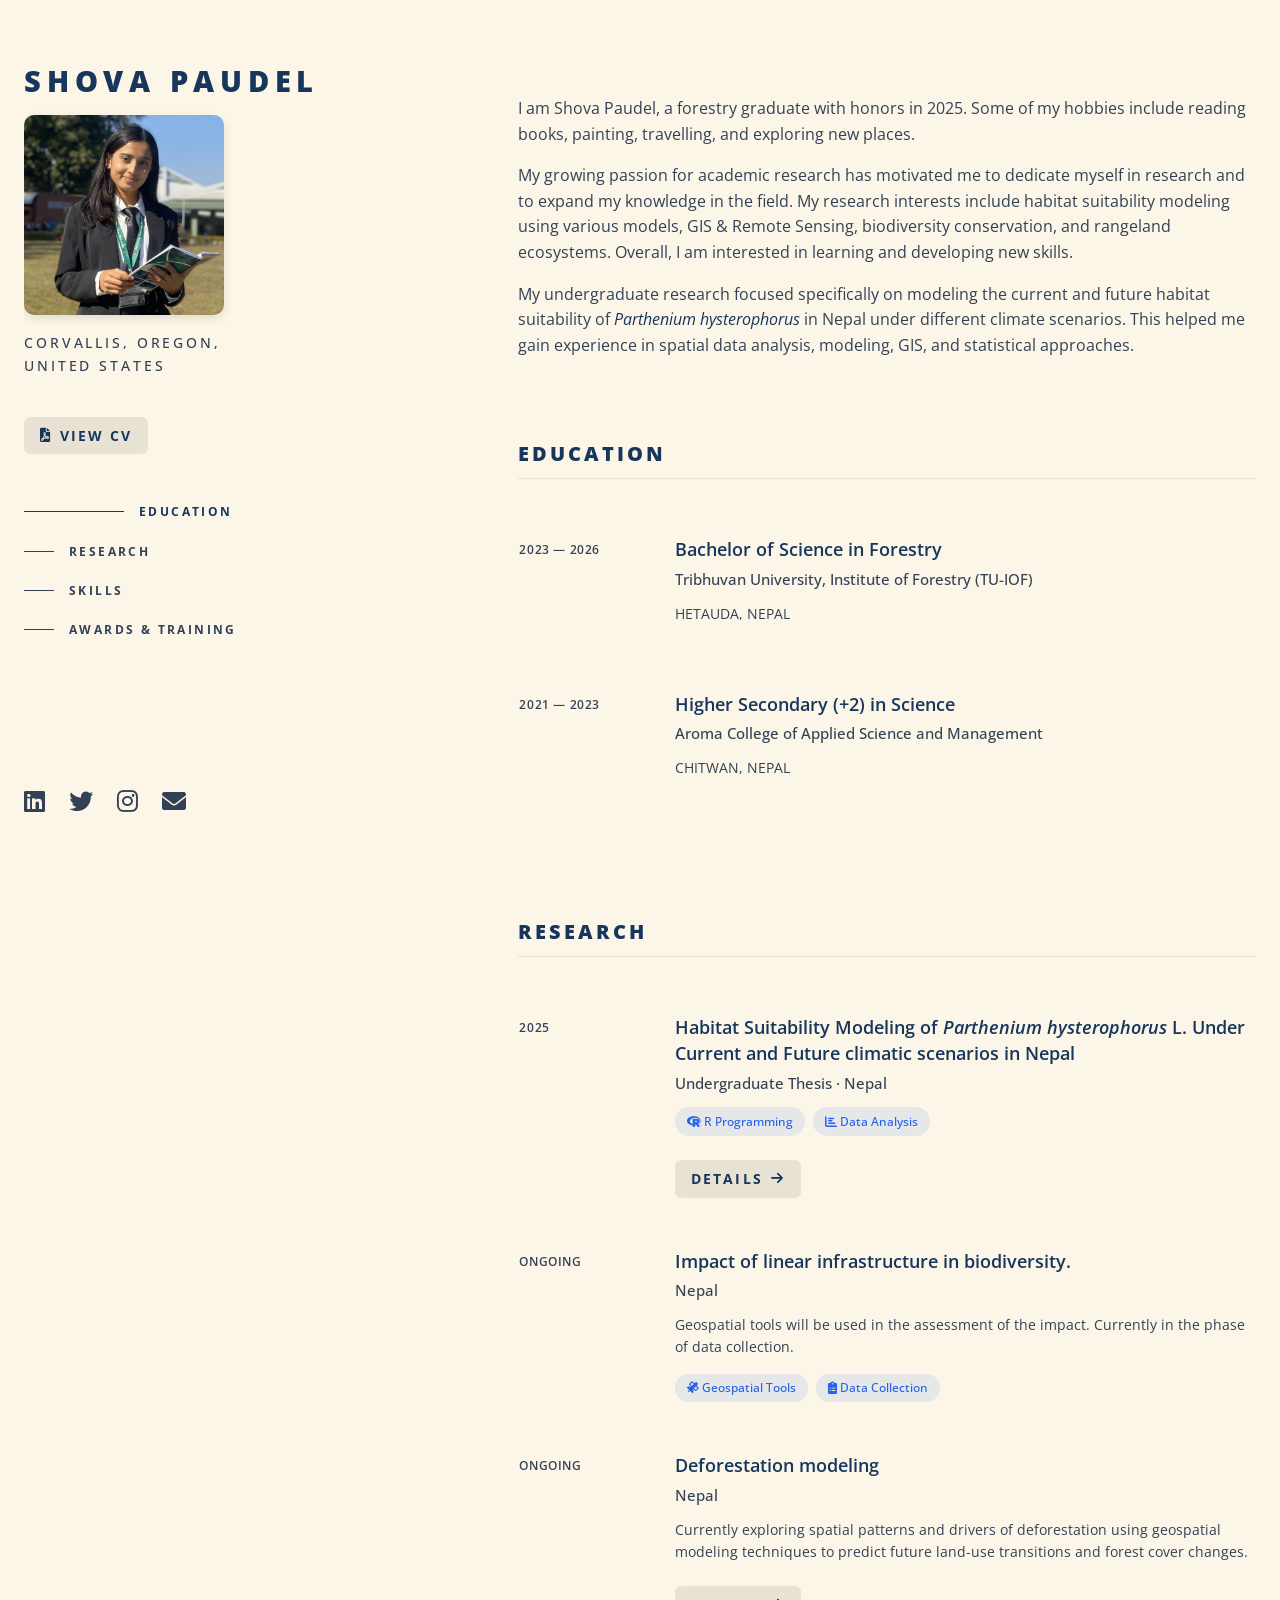
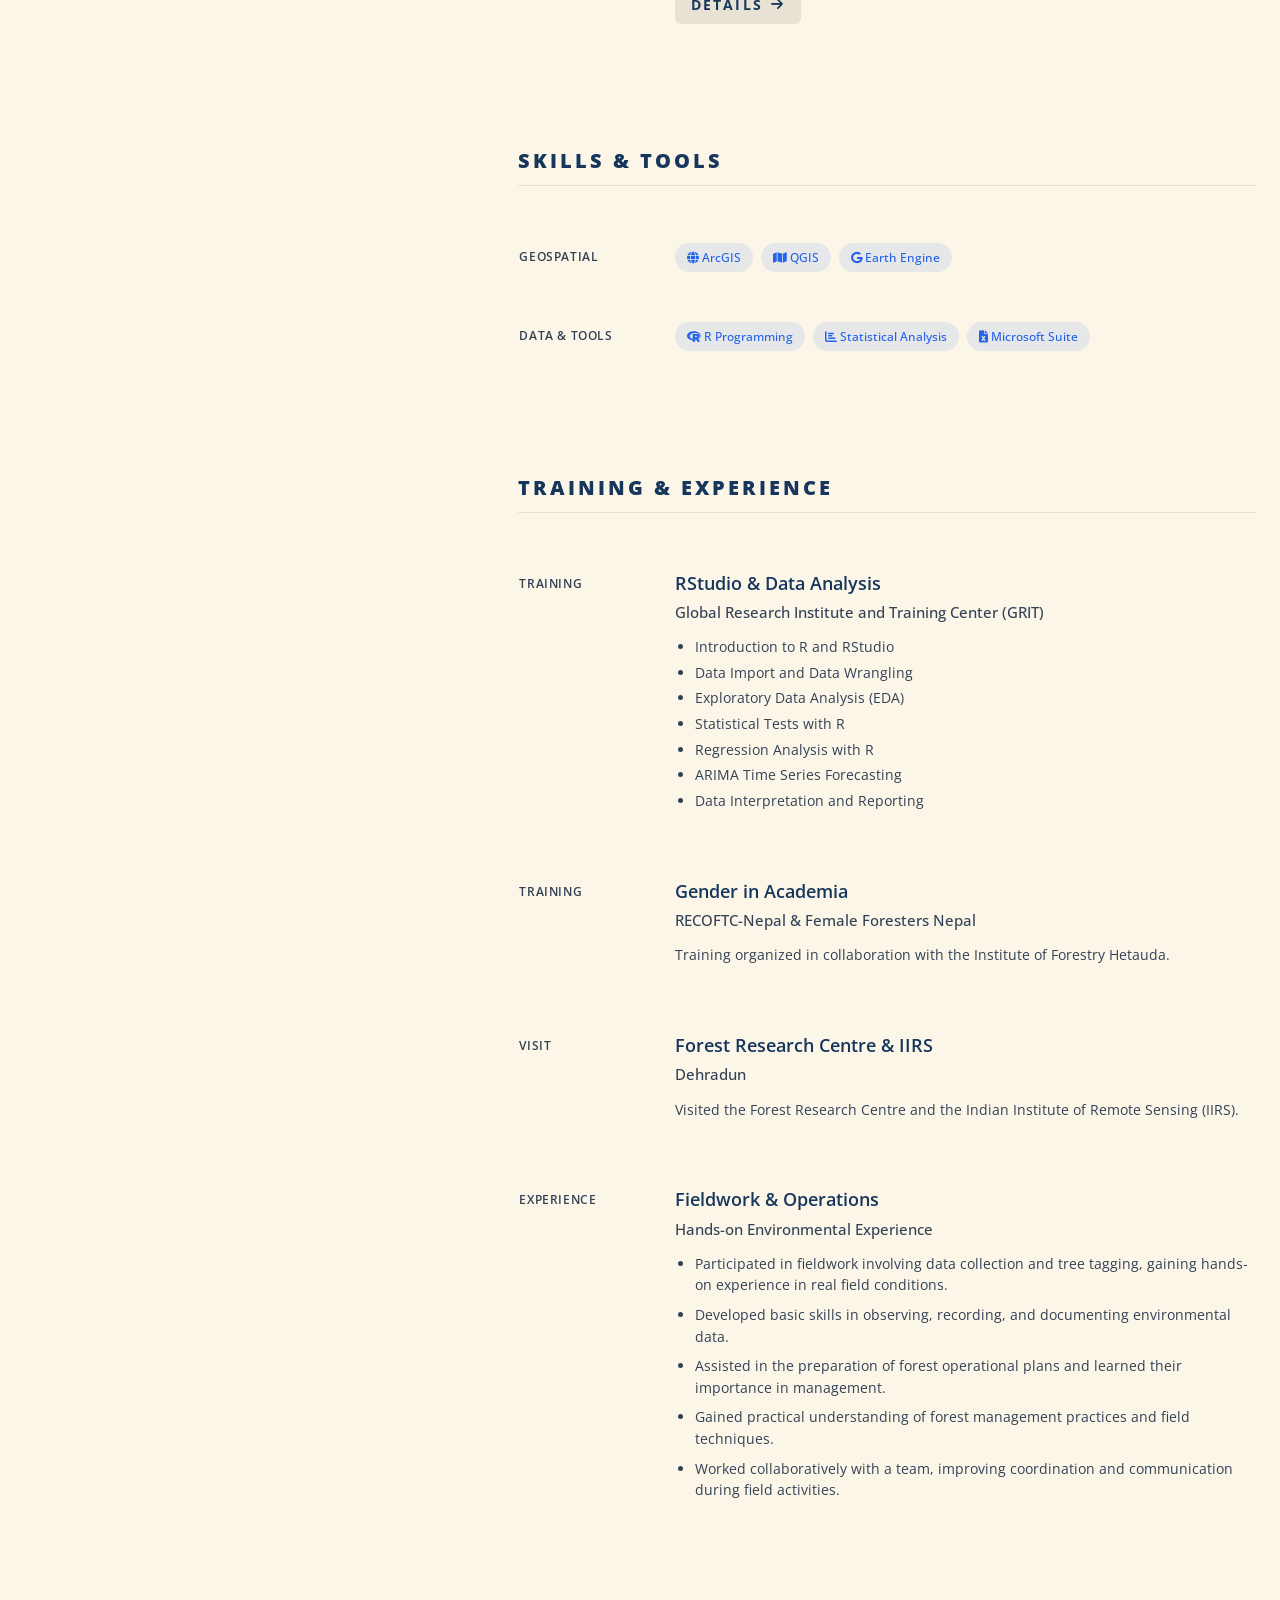
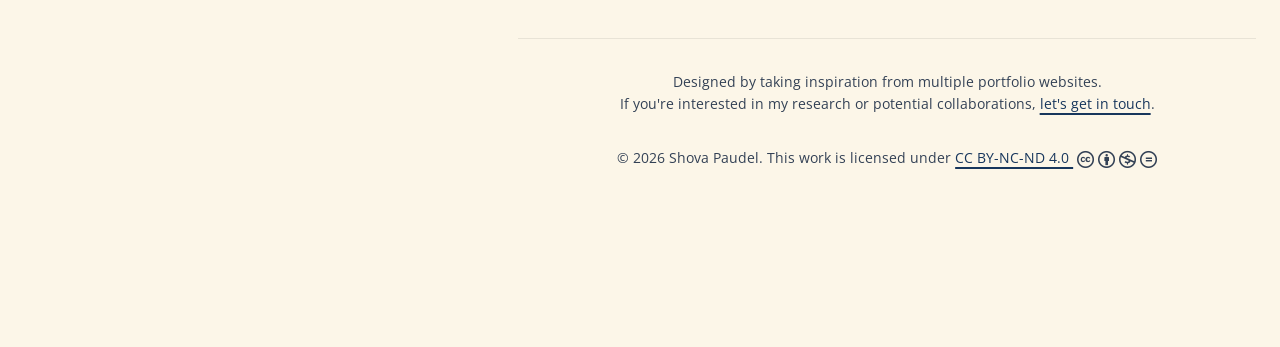
==== commit 445b5ebf: "initial commit" ====
--- a/index.html
+++ b/index.html
@@ -1,1248 +1,297 @@
 <!DOCTYPE html>
-<html lang="en">
+<html lang="en" class="scroll-smooth">
 <head>
     <meta charset="UTF-8">
-    <meta name="viewport" content="width=device-width, initial-scale=1.0, user-scalable=yes">
-    <title>Shova Paudel | Forestry Student </title>
+    <meta name="viewport" content="width=device-width, initial-scale=1.0">
+    <title>Shova Paudel</title>
     <link rel="stylesheet" href="https://cdnjs.cloudflare.com/ajax/libs/font-awesome/6.0.0-beta3/css/all.min.css">
-    <link href="https://fonts.googleapis.com/css2?family=Inter:opsz,wght@14..32,300;14..32,400;14..32,500;14..32,600;14..32,700;14..32,800&display=swap" rel="stylesheet">
-    <style>
-        * {
-            margin: 0;
-            padding: 0;
-            box-sizing: border-box;
-        }
-
-        :root {
-            --bg-primary: #000000;
-            --bg-secondary: #0a0a0a;
-            --bg-card: #0a0a0a;
-            --bg-hover: #1a1a1a;
-            --text-primary: #ffffff;
-            --text-secondary: #e0e0e0;
-            --text-muted: #aaaaaa;
-            --text-dark: #c0c0c0;
-            --border-color: #2a2a2a;
-            --accent-color: #2ecc71;
-            --accent-hover: #27ae60;
-            --card-border: #1a1a1a;
-            --input-bg: #1a1a1a;
-        }
-
-        body.light {
-            --bg-primary: #f5f5f5;
-            --bg-secondary: #ffffff;
-            --bg-card: #ffffff;
-            --bg-hover: #e8e8e8;
-            --text-primary: #1a1a1a;
-            --text-secondary: #333333;
-            --text-muted: #666666;
-            --text-dark: #444444;
-            --border-color: #dddddd;
-            --accent-color: #2ecc71;
-            --accent-hover: #27ae60;
-            --card-border: #e0e0e0;
-            --input-bg: #f0f0f0;
-        }
-
-        body {
-            font-family: 'Inter', 'Segoe UI', sans-serif;
-            background: var(--bg-primary);
-            color: var(--text-secondary);
-            transition: background 0.3s ease, color 0.3s ease;
-            line-height: 1.6;
-        }
-
-        .container {
-            display: flex;
-            max-width: 1400px;
-            margin: 0 auto;
-            background: var(--bg-primary);
-            min-height: 100vh;
-        }
-
-        /* LEFT SIDEBAR */
-        .sidebar {
-            width: 280px;
-            background: var(--bg-secondary);
-            padding: 40px 25px;
-            position: sticky;
-            top: 0;
-            height: 100vh;
-            overflow-y: auto;
-            border-right: 1px solid var(--border-color);
-            transition: background 0.3s ease;
-        }
-
-        .profile-img {
-            text-align: center;
-            margin-bottom: 25px;
-        }
-
-            .profile-img img {
-                width: 150px;
-                height: 150px;
-                border-radius: 50%;
-                border: 3px solid var(--accent-color);
-                object-fit: cover;
-            }
-
-        .name {
-            text-align: center;
-            font-size: 26px;
-            font-weight: 700;
-            margin-bottom: 10px;
-            color: var(--text-primary);
-        }
-
-        .email {
-            text-align: center;
-            font-size: 14px;
-            margin-bottom: 15px;
-            color: var(--text-muted);
-            word-break: break-all;
-        }
-
-            .email i {
-                margin-right: 6px;
-                color: var(--accent-color);
-            }
-
-        .cv-btn {
-            text-align: center;
-            margin-bottom: 25px;
-        }
-
-            .cv-btn a {
-                background: var(--bg-hover);
-                color: var(--text-primary);
-                padding: 10px 22px;
-                border-radius: 30px;
-                text-decoration: none;
-                font-weight: 600;
-                display: inline-block;
-                transition: 0.3s;
-                border: 1px solid var(--accent-color);
-                font-size: 14px;
-            }
-
-                .cv-btn a:hover {
-                    background: var(--accent-color);
-                    color: #000000;
-                    transform: scale(1.05);
-                }
-
-        .social-links {
-            display: flex;
-            justify-content: center;
-            align-items: center;
-            gap: 25px;
-            margin-bottom: 40px;
-        }
-
-            .social-links a {
-                color: var(--text-muted);
-                font-size: 22px;
-                transition: 0.3s;
-                display: inline-flex;
-                align-items: center;
-                justify-content: center;
-                width: 42px;
-                height: 42px;
-                border-radius: 50%;
-                background: var(--bg-hover);
-                text-decoration: none;
-            }
-
-                .social-links a:hover {
-                    color: #ffffff;
-                    background: var(--accent-color);
-                    transform: translateY(-3px);
-                }
-
-        .theme-toggle {
-            text-align: center;
-            margin-bottom: 20px;
-        }
-
-        .theme-btn {
-            background: var(--bg-hover);
-            color: var(--accent-color);
-            border: 1px solid var(--accent-color);
-            padding: 10px 18px;
-            border-radius: 30px;
-            cursor: pointer;
-            font-size: 14px;
-            font-weight: 500;
-            transition: 0.3s;
-            display: inline-flex;
-            align-items: center;
-            gap: 8px;
-        }
-
-            .theme-btn:hover {
-                background: var(--accent-color);
-                color: #000000;
-            }
-
-        .nav-menu {
-            display: flex;
-            flex-direction: column;
-            gap: 8px;
-        }
-
-        .nav-item {
-            padding: 14px 18px;
-            cursor: pointer;
-            border-radius: 10px;
-            transition: 0.3s;
-            font-size: 17px;
-            font-weight: 500;
-            color: var(--text-muted);
-        }
-
-            .nav-item:hover {
-                background: var(--bg-hover);
-                color: var(--text-primary);
-            }
-
-            .nav-item.active {
-                background: var(--bg-hover);
-                color: var(--accent-color);
-                font-weight: 600;
-                border-left: 3px solid var(--accent-color);
-            }
-
-            .nav-item i {
-                margin-right: 12px;
-                width: 22px;
-            }
-
-        .copyright {
-            margin-top: 50px;
-            font-size: 12px;
-            text-align: center;
-            border-top: 1px solid var(--border-color);
-            padding-top: 20px;
-            color: var(--text-muted);
-        }
-
-            .copyright a {
-                color: var(--accent-color);
-                text-decoration: none;
-            }
-
-        .main-content {
-            flex: 1;
-            padding: 55px;
-            overflow-y: auto;
-            background: var(--bg-primary);
-        }
-
-        .page {
-            display: none;
-        }
-
-            .page.active {
-                display: block;
-                animation: fadeIn 0.5s ease;
-            }
-
-        @keyframes fadeIn {
-            from {
-                opacity: 0;
-                transform: translateY(20px);
-            }
-
-            to {
-                opacity: 1;
-                transform: translateY(0);
-            }
-        }
-
-        /* HOME PAGE */
-        .hello-text {
-            font-size: 15px;
-            color: var(--accent-color);
-            margin-bottom: 8px;
-            letter-spacing: 1.5px;
-            font-weight: 500;
-        }
-
-        .hero-name {
-            font-size: 48px;
-            font-weight: 800;
-            color: var(--text-primary);
-            margin-bottom: 18px;
-            letter-spacing: -0.5px;
-        }
-
-        .welcome-text {
-            font-size: 18px;
-            line-height: 1.7;
-            color: var(--text-muted);
-            margin-bottom: 25px;
-        }
-
-        .forestry-badge {
-            display: inline-block;
-            background: var(--bg-hover);
-            color: var(--accent-color);
-            padding: 8px 22px;
-            border-radius: 30px;
-            font-size: 15px;
-            font-weight: 600;
-            margin-bottom: 35px;
-            border: 1px solid var(--accent-color);
-        }
-
-        .section-title {
-            font-size: 28px;
-            color: var(--text-primary);
-            margin: 35px 0 20px 0;
-            font-weight: 700;
-        }
-
-        .info-box {
-            background: var(--bg-card);
-            padding: 24px;
-            border-radius: 12px;
-            line-height: 1.8;
-            color: var(--text-dark);
-            margin-bottom: 15px;
-            border-left: 4px solid var(--accent-color);
-            font-size: 16px;
-        }
-
-        .technical-skills-desc {
-            color: var(--text-muted);
-            margin-bottom: 25px;
-            font-size: 16px;
-            line-height: 1.7;
-        }
-
-        /* ===== SKILLS & TOOLS: MINIMALIST DESIGN ===== */
-        .skills-grid {
-            display: grid;
-            grid-template-columns: repeat(4, minmax(0, 1fr));
-            column-gap: 30px;
-            row-gap: 22px;
-            margin-top: 20px;
-        }
-
-        .skill-card {
-            display: flex;
-            align-items: center;
-            gap: 14px;
-            padding: 5px 0;
-            background: transparent;
-            border: none;
-            border-radius: 0;
-            box-shadow: none;
-            transition: color 0.25s ease;
-        }
-
-            .skill-card:hover {
-                background: transparent;
-                border: none;
-                box-shadow: none;
-                transform: none;
-            }
-
-            .skill-card i {
-                font-size: 19px;
-                color: var(--accent-color);
-                width: 24px;
-                flex-shrink: 0;
-                text-align: center;
-            }
-
-            .skill-card span {
-                color: var(--text-primary);
-                font-size: 15px;
-                font-weight: 500;
-                line-height: 1.5;
-                background: transparent;
-                padding: 0;
-            }
-
-            .skill-card:hover span {
-                color: var(--accent-color);
-            }
-
-        /* RESEARCH PAGE */
-        .research-intro {
-            background: var(--bg-card);
-            padding: 25px;
-            border-radius: 14px;
-            margin-bottom: 35px;
-            border-left: 4px solid var(--accent-color);
-        }
-
-            .research-intro p {
-                font-size: 16px;
-                line-height: 1.7;
-            }
-
-        .research-paper {
-            background: var(--bg-card);
-            border-radius: 14px;
-            padding: 28px;
-            margin-bottom: 40px;
-            border: 1px solid var(--card-border);
-        }
-
-        .paper-year {
-            font-size: 15px;
-            font-weight: 600;
-            color: var(--accent-color);
-            margin-bottom: 12px;
-            letter-spacing: 1px;
-        }
-
-        .paper-title {
-            font-size: 24px;
-            font-weight: 700;
-            color: var(--text-primary);
-            margin-bottom: 12px;
-            line-height: 1.4;
-        }
-
-        .paper-author {
-            font-size: 16px;
-            color: var(--text-muted);
-            margin-bottom: 18px;
-        }
-
-        .paper-journal {
-            display: inline-block;
-            background: var(--bg-hover);
-            color: var(--accent-color);
-            padding: 6px 16px;
-            border-radius: 25px;
-            font-size: 13px;
-            font-weight: 500;
-            margin-bottom: 25px;
-        }
-
-        .paper-links {
-            display: flex;
-            gap: 25px;
-            flex-wrap: wrap;
-            margin-top: 20px;
-        }
-
-        .paper-link {
-            background: var(--bg-hover);
-            color: var(--accent-color);
-            padding: 10px 24px;
-            border-radius: 30px;
-            text-decoration: none;
-            font-size: 15px;
-            font-weight: 600;
-            transition: 0.3s;
-            display: inline-flex;
-            align-items: center;
-            gap: 8px;
-            border: 1px solid var(--card-border);
-            cursor: pointer;
-        }
-
-            .paper-link:hover {
-                background: var(--accent-color);
-                color: #000000;
-                border-color: var(--accent-color);
-            }
-
-        .abstract-content {
-            display: none;
-            margin-top: 25px;
-            padding: 20px;
-            background: var(--bg-hover);
-            border-radius: 12px;
-            font-size: 15px;
-            line-height: 1.7;
-            color: var(--text-dark);
-            border-left: 3px solid var(--accent-color);
-        }
-
-        .training-grid {
-            display: grid;
-            grid-template-columns: repeat(auto-fill, minmax(320px, 1fr));
-            gap: 25px;
-            margin: 25px 0;
-        }
-
-        .training-card {
-            background: var(--bg-card);
-            border-radius: 14px;
-            padding: 22px;
-            border: 1px solid var(--card-border);
-            transition: 0.3s;
-        }
-
-            .training-card:hover {
-                transform: translateY(-4px);
-                border-color: var(--accent-color);
-            }
-
-            .training-card i {
-                font-size: 32px;
-                color: var(--accent-color);
-                margin-bottom: 15px;
-            }
-
-            .training-card h4 {
-                font-size: 18px;
-                color: var(--text-primary);
-                margin-bottom: 10px;
-                font-weight: 600;
-            }
-
-            .training-card p {
-                font-size: 14px;
-                color: var(--text-muted);
-                line-height: 1.6;
-            }
-
-        .experience-list {
-            background: var(--bg-card);
-            border-radius: 14px;
-            padding: 25px;
-            margin-top: 25px;
-        }
-
-            .experience-list h3 {
-                color: var(--accent-color);
-                font-size: 20px;
-                margin-bottom: 20px;
-                font-weight: 600;
-            }
-
-        .experience-item {
-            display: flex;
-            align-items: flex-start;
-            gap: 14px;
-            margin-bottom: 18px;
-            padding: 10px;
-            border-radius: 10px;
-            transition: 0.3s;
-        }
-
-            .experience-item:hover {
-                background: var(--bg-hover);
-            }
-
-            .experience-item i {
-                color: var(--accent-color);
-                font-size: 18px;
-                margin-top: 2px;
-            }
-
-            .experience-item span {
-                font-size: 15px;
-                color: var(--text-dark);
-                line-height: 1.6;
-            }
-
-        /* RESUME PAGE */
-        .resume-container {
-            max-width: 100%;
-        }
-
-        .education-header {
-            margin-bottom: 35px;
-        }
-
-            .education-header h2 {
-                font-size: 36px;
-                color: var(--text-primary);
-                border-left: 4px solid var(--accent-color);
-                padding-left: 18px;
-            }
-
-        .timeline-item {
-            position: relative;
-            padding-left: 35px;
-            margin-bottom: 40px;
-            border-left: 2px solid var(--accent-color);
-        }
-
-        .timeline-year {
-            font-size: 15px;
-            font-weight: 600;
-            color: var(--accent-color);
-            margin-bottom: 8px;
-            letter-spacing: 1px;
-        }
-
-        .timeline-title {
-            font-size: 22px;
-            font-weight: 700;
-            color: var(--text-primary);
-            margin-bottom: 10px;
-        }
-
-        .timeline-subtitle {
-            font-size: 16px;
-            font-weight: 600;
-            color: var(--accent-color);
-            margin-bottom: 10px;
-        }
-
-        .timeline-location {
-            font-size: 14px;
-            color: var(--text-muted);
-            margin-bottom: 14px;
-            display: flex;
-            align-items: center;
-            gap: 8px;
-        }
-
-        .timeline-description {
-            font-size: 15px;
-            line-height: 1.7;
-            color: var(--text-dark);
-            margin-top: 10px;
-        }
-
-        .courses-list {
-            margin-top: 12px;
-            padding-left: 25px;
-        }
-
-            .courses-list li {
-                font-size: 14px;
-                color: var(--text-muted);
-                margin-bottom: 6px;
-            }
-
-        .scholarship-badge {
-            display: inline-block;
-            background: var(--bg-hover);
-            color: var(--accent-color);
-            padding: 5px 14px;
-            border-radius: 20px;
-            font-size: 13px;
-            margin-top: 12px;
-            border: 1px solid var(--accent-color);
-        }
-
-        /* CONTACT PAGE */
-        .contact-header {
-            margin-bottom: 30px;
-        }
-
-
-
-
-
-
-
-            .contact-header h2 {
-                font-size: 36px;
-                color: var(--text-primary);
-                border-left: 4px solid var(--accent-color);
-                padding-left: 18px;
-            }
-
-        .contact-intro {
-            font-size: 18px;
-            line-height: 1.7;
-            color: var(--text-muted);
-            background: var(--bg-card);
-            padding: 25px;
-            border-radius: 14px;
-            border-left: 4px solid var(--accent-color);
-            margin-bottom: 35px;
-        }
-
-        .contact-wrapper {
-            display: flex;
-            flex-wrap: wrap;
-            gap: 35px;
-        }
-
-        .contact-info {
-            flex: 1;
-            min-width: 250px;
-            background: var(--bg-card);
-            border-radius: 14px;
-            padding: 28px;
-            border: 1px solid var(--card-border);
-        }
-
-        .contact-info-item {
-            display: flex;
-            align-items: center;
-            gap: 18px;
-            margin-bottom: 28px;
-            padding: 12px;
-            border-radius: 12px;
-            transition: 0.3s;
-        }
-
-            .contact-info-item:hover {
-                background: var(--bg-hover);
-            }
-
-            .contact-info-item i {
-                width: 45px;
-                height: 45px;
-                background: var(--bg-hover);
-                display: flex;
-                align-items: center;
-                justify-content: center;
-                border-radius: 50%;
-                font-size: 22px;
-                color: var(--accent-color);
-            }
-
-            .contact-info-item h3 {
-                font-size: 18px;
-                color: var(--text-primary);
-                margin-bottom: 5px;
-                font-weight: 600;
-            }
-
-            .contact-info-item p {
-                font-size: 15px;
-                color: var(--text-muted);
-            }
-
-        .contact-form {
-            flex: 1.5;
-            min-width: 300px;
-            background: var(--bg-card);
-            border-radius: 14px;
-            padding: 28px;
-            border: 1px solid var(--card-border);
-        }
-
-            .contact-form h3 {
-                font-size: 22px;
-                color: var(--text-primary);
-                margin-bottom: 20px;
-                font-weight: 600;
-            }
-
-        .form-group {
-            margin-bottom: 20px;
-        }
-
-            .form-group input, .form-group textarea {
-                width: 100%;
-                padding: 14px 16px;
-                background: var(--input-bg);
-                border: 1px solid var(--border-color);
-                border-radius: 10px;
-                font-size: 15px;
-                font-family: 'Inter', sans-serif;
-                color: var(--text-primary);
-                transition: 0.3s;
-            }
-
-                .form-group input:focus, .form-group textarea:focus {
-                    outline: none;
-                    border-color: var(--accent-color);
-                    box-shadow: 0 0 0 2px rgba(46, 204, 113, 0.2);
-                }
-
-        .submit-btn {
-            background: var(--accent-color);
-            color: #000000;
-            padding: 14px 32px;
-            border: none;
-            border-radius: 40px;
-            font-size: 16px;
-            font-weight: 600;
-            cursor: pointer;
-            transition: 0.3s;
-            display: inline-flex;
-            align-items: center;
-            gap: 10px;
-        }
-
-            .submit-btn:hover {
-                background: var(--accent-hover);
-                transform: scale(1.02);
-            }
-
-        .form-message {
-            margin-top: 15px;
-            padding: 12px;
-            border-radius: 8px;
-            font-size: 14px;
-            display: none;
-        }
-
-            .form-message.success {
-                background: rgba(46, 204, 113, 0.2);
-                color: var(--accent-color);
-                border: 1px solid var(--accent-color);
-                display: block;
-            }
-
-            .form-message.error {
-                background: rgba(231, 76, 60, 0.2);
-                color: #e74c3c;
-                border: 1px solid #e74c3c;
-                display: block;
-            }
-
-        /* PORTFOLIO PAGE */
-        .portfolio-placeholder {
-            text-align: center;
-            padding: 60px 20px;
-            background: var(--bg-card);
-            border-radius: 14px;
-            border: 1px solid var(--card-border);
-        }
-
-            .portfolio-placeholder i {
-                font-size: 60px;
-                color: var(--accent-color);
-                margin-bottom: 20px;
-            }
-
-            .portfolio-placeholder p {
-                font-size: 16px;
-                color: var(--text-muted);
-            }
-
-        /* MOBILE */
-        .hamburger {
-            display: none;
-            position: fixed;
-            bottom: 20px;
-            left: 20px;
-            z-index: 1001;
-            background: var(--accent-color);
-            color: #000000;
-            width: 55px;
-            height: 55px;
-            border-radius: 50%;
-            align-items: center;
-            justify-content: center;
-            cursor: pointer;
-            font-size: 26px;
-            box-shadow: 0 4px 12px rgba(0,0,0,0.3);
-        }
-
-        .overlay {
-            display: none;
-            position: fixed;
-            top: 0;
-            left: 0;
-            width: 100%;
-            height: 100%;
-            background: rgba(0,0,0,0.8);
-            z-index: 998;
-        }
-
-        @media (max-width: 768px) {
-            .sidebar {
-                position: fixed;
-                left: -280px;
-                top: 0;
-                width: 280px;
-                height: 100%;
-                z-index: 999;
-                transition: left 0.3s ease;
-            }
-
-                .sidebar.open {
-                    left: 0;
-                }
-
-            .hamburger {
-                display: flex;
-            }
-
-            .overlay.active {
-                display: block;
-            }
-
-            .main-content {
-                padding: 25px 18px 80px 18px;
-            }
-
-            .hero-name {
-                font-size: 32px;
-            }
-
-            .hello-text {
-                font-size: 13px;
-            }
-
-            .welcome-text {
-                font-size: 15px;
-            }
-
-            .section-title {
-                font-size: 22px;
-            }
-
-            .info-box {
-                font-size: 14px;
-                padding: 18px;
-            }
-
-            .contact-header h2 {
-                font-size: 28px;
-            }
-
-            .contact-intro {
-                font-size: 15px;
-            }
-
-            .contact-wrapper {
-                flex-direction: column;
-            }
-
-            .paper-title {
-                font-size: 20px;
-            }
-
-            .timeline-title {
-                font-size: 18px;
-            }
-
-            .education-header h2 {
-                font-size: 28px;
-            }
-
-            .skills-grid {
-                grid-template-columns: repeat(2, minmax(0, 1fr));
-                gap: 20px;
-            }
-        }
-
-        @media (max-width: 420px) {
-            .skills-grid {
-                grid-template-columns: 1fr;
-                gap: 15px;
-            }
-        }
-    </style>
+    <link href="https://fonts.googleapis.com/css2?family=Open+Sans:wght@400;500;600;700;800&display=swap" rel="stylesheet">
+    <!-- Link to external CSS -->
+    <link rel="stylesheet" href="css/style.css">
 </head>
 <body>
-    <div class="hamburger" id="hamburgerBtn">
-        <i class="fas fa-bars"></i>
+
+    <div class="layout-container">
+        
+        <!-- LEFT COLUMN: Sticky Header -->
+       <header class="header-col">
+        <!-- Wrapper forces social links to the bottom -->
+        <div class="header-content-wrap">
+            
+            <!-- Profile Picture below Name -->
+            <div class="title-wrapper">
+                <h1>SHOVA
+                    PAUDEL</h1>
+                <img src="images/shova_dehradun.jpg" alt="Shova Paudel">
+            </div>
+
+                <div class="location-text">
+                    CORVALLIS, OREGON, 
+                    <br>UNITED STATES
+                </div>
+                
+                <p></p>
+              
+                <!-- CV BUTTON -->
+                <div style="margin-top: 1rem; margin-bottom: 2rem;">
+                    <a href="assets/Vita_Shova.pdf" target="_blank" class="btn-primary">
+                        <i class="fas fa-file-pdf"></i> View CV
+                    </a>
+                </div>
+                
+        
+
+                <!-- Desktop Navigation -->
+                <nav>
+                    <ul class="nav-menu">
+                        <li><a href="#education" class="nav-link active"><span class="nav-indicator"></span><span class="nav-text">Education</span></a></li>
+                        <li><a href="#research" class="nav-link"><span class="nav-indicator"></span><span class="nav-text">Research</span></a></li>
+                        <li><a href="#skills" class="nav-link"><span class="nav-indicator"></span><span class="nav-text">Skills</span></a></li>
+                        <li><a href="#awards-training" class="nav-link"><span class="nav-indicator"></span><span class="nav-text">Awards & Training</span></a></li>
+                    </ul>
+                </nav>
+            </div>
+
+            <!-- Social Links -->
+            <div class="social-links">
+                <a href="https://www.linkedin.com/in/shovapoudel59/" target="_blank" aria-label="LinkedIn"><i class="fab fa-linkedin"></i></a>
+                <a href="https://x.com/Shova_P/" target="_blank" aria-label="Twitter"><i class="fab fa-twitter"></i></a>
+                <a href="https://www.instagram.com/shova_poudel_/" target="_blank" aria-label="Instagram"><i class="fab fa-instagram"></i></a>
+                <a href="mailto:shovapoudel12345@gmail.com" aria-label="Email"><i class="fas fa-envelope"></i></a>
+            </div>
+        </header>
+
+
+        <!-- RIGHT COLUMN: Scrollable Content -->
+        <main class="content-col">
+            <!-- INTRO TEXT -->
+            <div class="about-text" style="margin-bottom: 5rem;">
+                <p>
+                    I am Shova Paudel, a forestry graduate with honors in 2025. Some of my hobbies include reading books, painting, travelling, and exploring new places.
+                </p>
+                <p>
+                    My growing passion for academic research has motivated me to dedicate myself in research and to expand my knowledge in the field. My research interests include habitat suitability modeling using various models, GIS & Remote Sensing, biodiversity conservation, and rangeland ecosystems. Overall, I am interested in learning and developing new skills.
+                </p>
+                <p>
+                    My undergraduate research focused specifically on modeling the current and future habitat suitability of <em>Parthenium hysterophorus</em> in Nepal under different climate scenarios. This helped me gain experience in spatial data analysis, modeling, GIS, and statistical approaches.
+                </p>
+            </div>
+
+            <!-- EDUCATION SECTION -->
+            <section id="education">
+                <h3 class="section-title">Education</h3>
+                <div class="card-container">
+                    
+                    <div class="list-card">
+                        <div class="list-dates">2023 &mdash; 2026</div>
+                        <div class="list-content">
+                            <div class="list-title">Bachelor of Science in Forestry</div>
+                            <div class="list-subtitle">Tribhuvan University, Institute of Forestry (TU-IOF)</div>
+                            <div class="list-desc">HETAUDA, NEPAL</div>
+                        </div>
+                    </div>
+
+                    <div class="list-card">
+                        <div class="list-dates">2021 &mdash; 2023</div>
+                        <div class="list-content">
+                            <div class="list-title">Higher Secondary (+2) in Science</div>
+                            <div class="list-subtitle">Aroma College of Applied Science and Management</div>
+                            <div class="list-desc">CHITWAN, NEPAL</div>                            
+                            
+                        </div>
+                    </div>
+
+                </div>
+            </section>
+
+            <!-- RESEARCH SECTION -->
+            <section id="research">
+                <h3 class="section-title">RESEARCH</h3>
+                <div class="card-container">
+                    
+                    <!-- Thesis Card -->
+                    <div class="list-card">
+                        <div class="list-dates">2025</div>
+                        <div class="list-content">
+                            <div class="list-title">Habitat Suitability Modeling of <i>Parthenium hysterophorus</i> L. Under Current and Future climatic scenarios in Nepal</div>
+                            <div class="list-subtitle">Undergraduate Thesis &middot; Nepal</div>
+                            
+                           
+
+                            <!-- TAGS (R Studio / Data Analysis) -->
+                            <div class="tags" style="margin-bottom: 0.5rem;">
+                                <span class="tag"><i class="fab fa-r-project"></i> R Programming</span>
+                                <span class="tag"><i class="fas fa-chart-bar"></i> Data Analysis</span>
+                            </div>
+
+                            <!-- Link to Results Page -->
+                            <div style="margin-top: 1.5rem;">
+                                <a href="results.html" class="btn-primary">
+                                    Details <i class="fas fa-arrow-right"></i>
+                                </a>
+                            </div>
+
+                        </div>
+                    </div>
+
+                    <!-- Linear Infrastructure Ongoing Research Card -->
+                    <div class="list-card">
+                        <div class="list-dates">Ongoing</div>
+                        <div class="list-content">
+                            <div class="list-title">Impact of linear infrastructure in biodiversity.</div>
+                            <div class="list-subtitle">Nepal</div>
+                            <div class="list-desc">
+                                Geospatial tools will be used in the assessment of the impact. Currently in the phase of data collection.
+                            </div>
+                            <div class="tags">
+                                <span class="tag"><i class="fas fa-satellite"></i> Geospatial Tools</span>
+                                <span class="tag"><i class="fas fa-clipboard-list"></i> Data Collection</span>
+                            </div>
+                        </div>
+                    </div>
+
+                    <!-- Deforestation Ongoing Research Card -->
+                    <div class="list-card">
+                        <div class="list-dates">Ongoing</div>
+                        <div class="list-content">
+                            <div class="list-title">Deforestation modeling</div>
+                            <div class="list-subtitle">Nepal</div>
+                            <div class="list-desc">
+                                Currently exploring spatial patterns and drivers of deforestation using geospatial modeling techniques to predict future land-use transitions and forest cover changes.
+                            </div>
+                            
+
+                            <div style="margin-top: 1.5rem;">
+                                <a href="deforestation.html" class="btn-primary">
+                                    Details <i class="fas fa-arrow-right"></i>
+                                </a>
+                            </div>
+
+                        </div>
+                    </div>
+
+                </div>
+            </section>
+
+          <!-- SKILLS SECTION -->
+            <section id="skills">
+                <h3 class="section-title">Skills & Tools</h3>
+                <div class="card-container">
+                    
+                    <div class="list-card">
+                        <div class="list-dates">Geospatial</div>
+                        <div class="list-content">
+                            <div class="tags">
+                                <span class="tag"><i class="fas fa-globe"></i> ArcGIS</span>
+                                <span class="tag"><i class="fas fa-map"></i> QGIS</span>
+                                <span class="tag"><i class="fab fa-google"></i> Earth Engine</span>
+                            </div>
+                        </div>
+                    </div>
+
+                    <div class="list-card">
+                        <div class="list-dates">Data & Tools</div>
+                        <div class="list-content">
+                            <div class="tags">
+                                <span class="tag"><i class="fab fa-r-project"></i> R Programming</span>
+                                <span class="tag"><i class="fas fa-chart-bar"></i> Statistical Analysis</span>
+                                <span class="tag"><i class="fas fa-file-excel"></i> Microsoft Suite</span>
+                            </div>
+                        </div>
+                    </div>
+
+                </div>
+            </section>
+            
+            
+            <!-- TRAINING & EXPERIENCE SECTION -->
+            <section id="awards-training">
+                <h3 class="section-title">TRAINING & EXPERIENCE</h3>
+                <div class="card-container">
+                    
+                    <div class="list-card">
+                        <div class="list-dates">Training</div>
+                        <div class="list-content">
+                            <div class="list-title">RStudio & Data Analysis</div>
+                            <div class="list-subtitle">Global Research Institute and Training Center (GRIT)</div>
+                            <div class="list-desc">
+                                <ul style="padding-left: 1.25rem; margin-top: 0.5rem; display: flex; flex-direction: column; gap: 0.25rem;">
+                                    <li>Introduction to R and RStudio</li>
+                                    <li>Data Import and Data Wrangling</li>
+                                    <li>Exploratory Data Analysis (EDA)</li>
+                                    <li>Statistical Tests with R</li>
+                                    <li>Regression Analysis with R</li>
+                                    <li>ARIMA Time Series Forecasting</li>
+                                    <li>Data Interpretation and Reporting</li>
+                                </ul>
+                            </div>
+                        </div>
+                    </div>
+
+                    <div class="list-card">
+                        <div class="list-dates">Training</div>
+                        <div class="list-content">
+                            <div class="list-title">Gender in Academia</div>
+                            <div class="list-subtitle">RECOFTC-Nepal & Female Foresters Nepal</div>
+                            <div class="list-desc">
+                                Training organized in collaboration with the Institute of Forestry Hetauda.
+                            </div>
+                        </div>
+                    </div>
+
+                    <div class="list-card">
+                        <div class="list-dates">Visit</div>
+                        <div class="list-content">
+                            <div class="list-title">Forest Research Centre & IIRS</div>
+                            <div class="list-subtitle">Dehradun</div>
+                            <div class="list-desc">
+                                Visited the Forest Research Centre and the Indian Institute of Remote Sensing (IIRS).
+                            </div>
+                        </div>
+                    </div>
+
+                    <div class="list-card">
+                        <div class="list-dates">Experience</div>
+                        <div class="list-content">
+                            <div class="list-title">Fieldwork & Operations</div>
+                            <div class="list-subtitle">Hands-on Environmental Experience</div>
+                            <div class="list-desc">
+                                <ul style="padding-left: 1.25rem; margin-top: 0.5rem; display: flex; flex-direction: column; gap: 0.5rem;">
+                                    <li>Participated in fieldwork involving data collection and tree tagging, gaining hands-on experience in real field conditions.</li>
+                                    <li>Developed basic skills in observing, recording, and documenting environmental data.</li>
+                                    <li>Assisted in the preparation of forest operational plans and learned their importance in management.</li>
+                                    <li>Gained practical understanding of forest management practices and field techniques.</li>
+                                    <li>Worked collaboratively with a team, improving coordination and communication during field activities.</li>
+                                </ul>
+                            </div>
+                        </div>
+                    </div>
+
+                </div>
+            </section>
+
+            <footer class="footer">
+                <p>Designed by taking inspiration from multiple portfolio websites.</p>
+                <p>If you're interested in my research or potential collaborations, <a href="mailto:shovapoudel12345@gmail.com">let's get in touch</a>.</p>
+                
+                <div class="copyright" style="margin-top: 2rem; line-height: 1.8;">
+                    © 2026 Shova Paudel. This work is licensed under 
+                    <a href="https://creativecommons.org/licenses/by-nc-nd/4.0/" target="_blank" rel="noopener noreferrer" style="white-space: nowrap;">
+                        CC BY-NC-ND 4.0 
+                    </a>
+                    <span style="font-size: 1.1rem; display: inline-flex; align-items: center; gap: 4px; margin-left: 4px; vertical-align: middle; text-decoration: none;">
+                        <i class="fab fa-creative-commons"></i>
+                        <i class="fab fa-creative-commons-by"></i>
+                        <i class="fab fa-creative-commons-nc"></i>
+                        <i class="fab fa-creative-commons-nd"></i>
+                    </span>
+                </div>
+            </footer>
+        </main>
+
     </div>
-    <div class="overlay" id="overlay"></div>
-
-    <div class="container">
-        <div class="sidebar" id="sidebar">
-            <div class="profile-img">
-                <img src="images/profile_picture.jpeg">
-            </div>
-            <div class="name">Shova Paudel</div>
-            <div class="cv-btn">
-                <a href="assets/Shova_Poudel_CV.pdf" id="downloadCV" download>
-                    📄 Download CV
-                </a>
-            </div>
-
-            <div class="social-links">
-                <a href="https://www.linkedin.com/in/shovapoudel59/"><i class="fab fa-linkedin-in"></i></a>
-                <a href="https://x.com/Shova_P/"><i class="fab fa-twitter"></i></a>
-                <a href="https://www.instagram.com/shova_poudel_/"><i class="fab fa-instagram"></i></a>
-            </div>
-            <div class="theme-toggle">
-                <button class="theme-btn" id="themeToggle"><i class="fas fa-moon"></i> Dark/Light</button>
-            </div>
-            <div class="nav-menu">
-                <div class="nav-item active" data-page="home"><i class="fas fa-home"></i> Home</div>
-                <div class="nav-item" data-page="resume"><i class="fas fa-file-alt"></i> Resume</div>
-                <div class="nav-item" data-page="research"><i class="fas fa-flask"></i> Research</div>
-                <div class="nav-item" data-page="portfolio"><i class="fas fa-images"></i> Portfolio</div>
-                <div class="nav-item" data-page="contact"><i class="fas fa-envelope"></i> Contact</div>
-            </div>
-            <div class="copyright">© 2025 Shova Paudel.<br>This work is licensed under<br><a href="https://creativecommons.org/licenses/by-nc-nd/4.0/" target="_blank">CC BY-NC-ND 4.0</a></div>
-        </div>
-
-        <div class="main-content">
-
-            <!-- HOME PAGE -->
-            <div id="home" class="page active">
-
-                <div class="hello-text">Hello, I'm</div>
-
-                <div class="hero-name">Shova Paudel <span class="pronouns">(she/her)</span></div>
-
-                <div class="welcome-text">
-                    Welcome to my website. Here, I share my experience, skills,
-                    and a collection of my projects and research work.
-                </div>
-
-
-                <div class="section-title">About Me</div>
-
-                <div class="info-box">
-                    I am Shova Paudel, a graduate in Forestry with honors in 2025.
-                    My hobbies include reading books, painting, travelling, and exploring new places.
-
-                    <br><br>
-
-                    Recently, I developed a strong enthusiasm for academic research and have
-                    been dedicatedly working on it. My research interests include habitat
-                    suitability modeling using various models, GIS & Remote Sensing,
-                    biodiversity conservation, and rangeland ecosystems.
-
-                    <br><br>
-
-                    My undergraduate research focused specifically on modeling the current
-                    and future habitat suitability of <em>Parthenium hysterophorus</em>
-                    in Nepal under different climate scenarios. This helped me gain
-                    experience in spatial data analysis, modeling, GIS, and statistical
-                    approaches.
-
-                    <br><br>
-
-                    If you love what I've been doing or wanna work together, please let me know!
-                </div>
-
-
-                <div class="section-title">Skills & Tools</div>
-
-
-
-                <div class="skills-grid">
-                    <div class="skill-card"><i class="fas fa-map"></i><span>ArcGIS</span></div>
-                    <div class="skill-card"><i class="fas fa-globe"></i><span>QGIS</span></div>
-                    <div class="skill-card"><i class="fab fa-r-project"></i><span>R Programming</span></div>
-                    <div class="skill-card"><i class="fas fa-file-word"></i><span>Microsoft Word</span></div>
-                    <div class="skill-card"><i class="fas fa-file-excel"></i><span>Microsoft Excel</span></div>
-                    <div class="skill-card"><i class="fas fa-chart-line"></i><span>Microsoft PowerPoint</span></div>
-                    <div class="skill-card"><i class="fab fa-google"></i><span>Google Earth Engine</span></div>
-                    <div class="skill-card"><i class="fas fa-satellite-dish"></i><span>GPS Technology</span></div>
-                    <div class="skill-card"><i class="fas fa-chart-bar"></i><span>Data Analysis</span></div>
-                </div>
-
-            </div>
-
-
-            <!-- RESUME PAGE -->
-            <div id="resume" class="page">
-                <div class="education-header"><h2>Education</h2></div>
-                <div class="resume-container">
-                    <div class="timeline-item">
-                        <div class="timeline-year">2023 – 2026</div>
-                        <div class="timeline-title">Bachelor of Science in Forestry</div>
-                        <div class="timeline-subtitle">Tribhuvan University, Institute of Forestry (TU-IOF)</div>
-                        <div class="timeline-location"><i class="fas fa-map-marker-alt"></i> Hetauda, Nepal</div>
-                        <div class="timeline-description">Major Courses:<ul class="courses-list"><li>Forest Ecology</li><li>Silviculture</li><li>Wildlife Management</li><li>GIS Applications in Forestry</li><li>Watershed Management</li><li>Sustainable Resource Management</li><li>Rangeland Management</li></ul></div>
-                    </div>
-                    <div class="timeline-item">
-                        <div class="timeline-year">2021 – 2023</div>
-                        <div class="timeline-title">Higher Secondary (+2)</div>
-                        <div class="timeline-subtitle">Aroma College of Applied Science and Management</div>
-                        <div class="timeline-location"><i class="fas fa-map-marker-alt"></i> Bharatpur-10, Chitwan, Nepal</div>
-                        <div class="timeline-description">Specialized in Science (Biology, Chemistry, Physics).</div>
-                    </div>
-                    <div class="timeline-item">
-                        <div class="timeline-year">2021</div>
-                        <div class="timeline-title">Secondary Education Examination (SEE)</div>
-                        <div class="timeline-subtitle">Shree Nepal Rastriya Ganesh Ma. Vi.</div>
-                        <div class="timeline-location"><i class="fas fa-map-marker-alt"></i> Bardiya, Nepal</div>
-                        <div class="timeline-description">A national-level board exam in Nepal taken by students after Grade 10.</div>
-                    </div>
-                    <div class="timeline-item">
-                        <div class="timeline-year">2022</div>
-                        <div class="timeline-title">Grants and Scholarships</div>
-                        <div class="timeline-subtitle">Tribhuvan University - Institute of Forestry (TU-IOF)</div>
-                        <div class="timeline-description">Received the scholarship on a merit basis after a competitive entrance exam.<div class="scholarship-badge">🏆 Merit Scholarship</div></div>
-                    </div>
-                </div>
-            </div>
-
-            <!-- RESEARCH PAGE -->
-            <div id="research" class="page">
-                <div class="research-intro">
-                    <p style="margin-bottom: 12px;">In my undergraduate thesis, I studied the spread of <emstrong><em>Parthenium hysterophorus</em></strong> in Nepal using ensemble modeling under present and future climate conditions.</p>
-                    <p>In the future, I intend to deepen my research in the field of forestry.</p>
-                </div>
-
-                <div class="research-paper">
-                    <div class="paper-year">📄 2025</div>
-                    <div class="paper-title">Habitat Suitability Modeling of <em>Parthenium hysterophorus L.</em> under Current and Future Climatic Scenarios in Nepal</div>
-                    <div class="paper-author">Paudel, S.</div>
-                    <div class="paper-journal">Undergraduate Thesis </div>
-
-                    <div class="paper-links">
-                        <div class="paper-link" id="abstractBtn"><i class="fas fa-scroll"></i> Abstract</div>
-                        <div class="paper-link" id="fulltextBtn"><i class="fas fa-file-alt"></i> Full Text</div>
-                        <div class="paper-link" id="codeBtn"><i class="fab fa-github"></i> Code</div>
-                    </div>
-
-                    <div id="abstractContent" class="abstract-content">
-                        <strong>📖 Abstract:</strong><br><br>
-                        Invasive alien species are among the major drivers of biodiversity decline, alongside land-use change and pollution. They pose a significant threat to biodiversity, particularly under changing climatic conditions. This study examines the distribution patterns of <em>Parthenium hysterophorus L.</em> in Nepal under current and future climate scenarios (medium carbon emissions (SSP245) and high carbon emissions (SSP585)) up to the year 2100, using ensemble species distribution modeling.<br><br>
-                        Species occurrence data were obtained from the Global Biodiversity Information Facility (GBIF), while 19 bioclimatic variables and two topographical variables were downloaded from WorldClim. Binary logistic regression was performed using five machine learning models and two statistical models, all meeting performance thresholds of area under the curve (AUC) > 0.85 and true skill statistic (TSS) > 0.6. Model outputs were ensembled using a weighted average approach based on TSS to generate final suitability maps. Among the predictors, mean diurnal range was the most influential, followed by the minimum temperature of the coldest month and precipitation of the coldest month.<br><br>
-                        Under current climatic conditions, <em>P. hysterophorus</em> occupies 22.54% of Nepal's total area. The highest suitability is observed in the Terai (81.15%), followed by the Siwalik (50.23%), Middle Mountain (16.75%), and High Mountain (1.15%) regions, while no suitable area is found in the High Himalaya. By years 2080–2100, under the high emission scenario, the suitable area is projected to expand to 42.39% of Nepal, compared to 37.19% under the medium emission scenario. A notable shift of species toward northern regions was observed. To conclude, climate change is likely to exacerbate the invasion of <em>P. hysterophorus</em> in Nepal. The invasion shift towards the northern region can pose a significant threat to abandoned agricultural lands in the Middle Mountains. Continuous monitoring and management efforts are therefore essential to prevent its further spread into new habitats.
-                    </div>
-                </div>
-
-                <div class="section-title" style="margin-top: 10px;">Training & Experience</div>
-
-                <div class="training-grid">
-                    <div class="training-card">
-                        <i class="fas fa-chalkboard-user"></i>
-                        <h4>Gender in Academia</h4>
-                        <p>Training organized by RECOFTC-Nepal in collaboration with Institute of Forestry Hetauda and Female Foresters Nepal.</p>
-                    </div>
-                    <div class="training-card">
-                        <i class="fas fa-tree"></i>
-                        <h4>Fieldwork & Data Collection</h4>
-                        <p>Hands-on experience in field data collection, tree tagging, and environmental documentation under real field conditions.</p>
-                    </div>
-                    <div class="training-card">
-                        <i class="fas fa-clipboard-list"></i>
-                        <h4>Forest Operational Plans</h4>
-                        <p>Assisted in the preparation of forest operational plans and learned their importance in sustainable forest management.</p>
-                    </div>
-                </div>
-
-                <div class="experience-list">
-                    <h3><i class="fas fa-hiking"></i> Field Experience Highlights</h3>
-                    <div class="experience-item"><i class="fas fa-check-circle"></i><span>Participated in fieldwork involving data collection and tree tagging, gaining hands-on experience in real field conditions</span></div>
-                    <div class="experience-item"><i class="fas fa-check-circle"></i><span>Developed basic skills in observing, recording, and documenting environmental data</span></div>
-                    <div class="experience-item"><i class="fas fa-check-circle"></i><span>Assisted in the preparation of forest operational plans and learned their importance in management</span></div>
-                    <div class="experience-item"><i class="fas fa-check-circle"></i><span>Gained practical understanding of forest management practices and field techniques</span></div>
-                    <div class="experience-item"><i class="fas fa-check-circle"></i><span>Worked collaboratively with a team, improving coordination and communication during field activities</span></div>
-                </div>
-            </div>
-
-            <!-- PORTFOLIO PAGE -->
-            <div id="portfolio" class="page">
-                <div class="portfolio-placeholder">
-                    <i class="fas fa-images"></i>
-                    <h3 style="color: var(--text-primary); margin-bottom: 10px;">Portfolio Coming Soon</h3>
-                    <p>Research maps, field photos, and project showcases will be added here.</p>
-                </div>
-            </div>
-
-            <!-- CONTACT PAGE -->
-            <div id="contact" class="page">
-                <div class="contact-header">
-                    <h2>Let's Connect</h2>
-                </div>
-
-                <div class="contact-intro">
-                    <i class="fas fa-leaf" style="color: var(--accent-color); margin-right: 10px;"></i>
-                    I'm always interested in new opportunities and collaborations related to forestry and environmental conservation.
-                </div>
-
-                <div class="contact-wrapper">
-                    <div class="contact-info">
-                        <div class="contact-info-item">
-                            <i class="fas fa-map-marker-alt"></i>
-                            <div><h3>Location</h3><p>Geruwa-6, Bardiya, Nepal</p></div>
-                        </div>
-                        <div class="contact-info-item">
-                            <i class="fas fa-envelope"></i>
-                            <div><h3>Email</h3><p>shovapoudel12345@gmail.com</p></div>
-                        </div>
-                        <div class="contact-info-item">
-                            <i class="fas fa-share-alt"></i>
-                            <div><h3>Social Media</h3><p>Connect with me on LinkedIn, Twitter, Instagram</p></div>
-                        </div>
-                    </div>
-
-                    <div class="contact-form">
-                        <h3>Send Me a Message</h3>
-                        <form id="contactForm">
-                            <div class="form-group"><input type="text" id="formName" placeholder="Your Name" required></div>
-                            <div class="form-group"><input type="email" id="formEmail" placeholder="Your Email" required></div>
-                            <div class="form-group"><input type="text" id="formSubject" placeholder="Subject"></div>
-                            <div class="form-group"><textarea id="formMessage" rows="4" placeholder="Message" required></textarea></div>
-                            <button type="submit" class="submit-btn"><i class="fas fa-paper-plane"></i> Send Message</button>
-                            <div id="formStatus" class="form-message"></div>
-                        </form>
-                    </div>
-                </div>
-            </div>
-        </div>
-    </div>
-
-    <script>
-        // Theme Toggle
-        const themeToggle = document.getElementById('themeToggle');
-        function setTheme(theme) {
-            if (theme === 'light') { document.body.classList.add('light'); localStorage.setItem('theme', 'light'); }
-            else { document.body.classList.remove('light'); localStorage.setItem('theme', 'dark'); }
-        }
-        if (localStorage.getItem('theme') === 'light') document.body.classList.add('light');
-        themeToggle.addEventListener('click', () => { document.body.classList.contains('light') ? setTheme('dark') : setTheme('light'); });
-
-        // Navigation
-        const navItems = document.querySelectorAll('.nav-item');
-        const pages = document.querySelectorAll('.page');
-        const sidebar = document.getElementById('sidebar');
-        const hamburger = document.getElementById('hamburgerBtn');
-        const overlay = document.getElementById('overlay');
-
-        function closeSidebar() { sidebar.classList.remove('open'); overlay.classList.remove('active'); }
-        function openSidebar() { sidebar.classList.add('open'); overlay.classList.add('active'); }
-
-        if (hamburger) hamburger.addEventListener('click', () => { sidebar.classList.contains('open') ? closeSidebar() : openSidebar(); });
-        if (overlay) overlay.addEventListener('click', closeSidebar);
-
-        navItems.forEach(item => {
-            item.addEventListener('click', () => {
-                const pageId = item.getAttribute('data-page');
-                navItems.forEach(nav => nav.classList.remove('active'));
-                item.classList.add('active');
-                pages.forEach(page => page.classList.remove('active'));
-                document.getElementById(pageId).classList.add('active');
-                if (window.innerWidth <= 768) closeSidebar();
-            });
-        });
-
-        // Abstract Toggle
-        const abstractBtn = document.getElementById('abstractBtn');
-        const abstractContent = document.getElementById('abstractContent');
-        if (abstractBtn) {
-            abstractBtn.addEventListener('click', () => {
-                if (abstractContent.style.display === 'none' || abstractContent.style.display === '') {
-                    abstractContent.style.display = 'block';
-                    abstractBtn.innerHTML = '<i class="fas fa-scroll"></i> Hide Abstract';
-                } else {
-                    abstractContent.style.display = 'none';
-                    abstractBtn.innerHTML = '<i class="fas fa-scroll"></i> Abstract';
-                }
-            });
-        }
-
-        // Research Links
-        document.getElementById('fulltextBtn')?.addEventListener('click', () => alert('Full text will be available soon. Please contact me for access.'));
-        document.getElementById('codeBtn')?.addEventListener('click', () => alert('Code repository will be shared upon request.'));
-
-        // Contact Form Handler
-        const contactForm = document.getElementById('contactForm');
-        const formStatus = document.getElementById('formStatus');
-        if (contactForm) {
-            contactForm.addEventListener('submit', (e) => {
-                e.preventDefault();
-                const name = document.getElementById('formName').value.trim();
-                const email = document.getElementById('formEmail').value.trim();
-                const message = document.getElementById('formMessage').value.trim();
-
-                if (name && email && message) {
-                    formStatus.innerHTML = '✅ Thank you for your message! I will get back to you soon.';
-                    formStatus.className = 'form-message success';
-                    contactForm.reset();
-                    setTimeout(() => { formStatus.style.display = 'none'; formStatus.className = 'form-message'; }, 5000);
-                } else {
-                    formStatus.innerHTML = '❌ Please fill all required fields.';
-                    formStatus.className = 'form-message error';
-                    setTimeout(() => { formStatus.style.display = 'none'; formStatus.className = 'form-message'; }, 3000);
-                }
-            });
-        }
-
-        window.addEventListener('resize', () => { if (window.innerWidth > 768) closeSidebar(); });
-    </script>
+
+    <!-- Link to external JavaScript -->
+    <script src="js/main.js"></script>
 </body>
 </html>
--- a/css/style.css
+++ b/css/style.css
@@ -0,0 +1,846 @@
+:root {
+    /* Warm beige background inspired by the reference */
+    --bg-color: #fcf6e8; 
+    
+    /* Dark navy/slate for headers and highlighted elements */
+    --text-light: #17365c; 
+    
+    /* Deep charcoal/slate for body text to maintain high contrast */
+    --text-main: #334155; 
+    
+    /* Bright blue for accents and tags */
+    --accent: #2563eb; 
+    --accent-bg: rgba(37, 99, 235, 0.1);
+    
+    /* Subtle darkening and border for card hovers on a light background */
+    --card-hover: rgba(0, 0, 0, 0.03);
+    --card-border: rgba(0, 0, 0, 0.08);
+}
+
+* {
+    margin: 0;
+    padding: 0;
+    box-sizing: border-box;
+}
+
+body {
+    background-color: var(--bg-color);
+    color: var(--text-main);
+    font-family: 'Open Sans', sans-serif; 
+    font-size: 1.125rem; 
+    line-height: 1.6;
+    -webkit-font-smoothing: antialiased;
+    position: relative;
+}
+
+/* Typography */
+h1, h2, h3 { color: var(--text-light); }
+a { color: var(--text-light); text-decoration: none; transition: color 0.2s; }
+a:hover { color: var(--accent); }
+
+.layout-container {
+    max-width: 1280px; 
+    margin: 0 auto;
+    padding: 0 24px;
+    display: flex;
+    flex-direction: column;
+    position: relative;
+    z-index: 40;
+}
+
+/* LEFT COLUMN (Sticky Header) */
+.header-col {
+    padding: 3rem 0;
+    display: flex;
+    flex-direction: column;
+}
+/* Group for the top items so social links can be pushed to bottom */
+.header-content-wrap {
+    display: flex;
+    flex-direction: column;
+    flex-grow: 1;
+}
+
+/* Flex wrapper updated to stack items vertically */
+.title-wrapper {
+    display: flex;
+    flex-direction: column; /* This forces the image below the name */
+    align-items: flex-start; /* Aligns both to the left. Change to 'center' if you want them centered */
+    gap: 1rem; /* Space between the name and the image */
+    margin-bottom: 1rem;
+}
+
+.title-wrapper h1 {
+    order: 1; 
+    margin: 0; /* Clears any default margin that might push the image too far down */
+}
+
+/* This stays exactly the same, it already makes the image circular */
+.title-wrapper img {
+    order: 2;
+    width: 200px;
+    height: 200px;
+    border-radius: 5%;
+    object-fit: cover;
+    border: 0px solid var(--text-light); 
+    box-shadow: 0 4px 10px rgba(0,0,0,0.1);
+}
+
+.header-col h1 {
+    font-size: 1.8rem; 
+    font-weight: 800;
+    text-transform: uppercase; 
+    letter-spacing: 0.20em; 
+    line-height: 1.2;
+    margin-bottom: 0; /* Resetting margin because flex handles gap */
+}
+
+.location-text {
+    font-size: 0.9rem;
+    color: var(--text-main);
+    margin-bottom: 1.5rem;
+    display: flex;
+    align-items: center;
+    gap: 0.5rem;
+    font-weight: 500;
+    letter-spacing: 0.2em;
+}
+
+.header-col h2 {
+    font-size: 1.25rem;
+    font-weight: 600;
+    color: var(--text-light);
+    margin-bottom: 1rem;
+}
+.header-col .tagline {
+    max-width: 300px;
+    font-size: 1rem;
+    margin-bottom: 2rem;
+}
+
+.nav-section-title {
+    margin-top: 3.5rem; 
+    font-size: 1rem;
+    font-weight: 700;
+    color: var(--text-light); 
+    text-transform: uppercase;
+    letter-spacing: 0.15em;
+    margin-bottom: 0.5rem;
+}
+
+.nav-menu {
+    display: none;
+    flex-direction: column;
+    gap: 1.25rem;
+    margin-top: 1rem;
+    list-style: none;
+}
+
+.nav-link {
+    display: flex;
+    align-items: center;
+    width: max-content;
+    color: var(--text-main);
+    font-size: 0.75rem;
+    font-weight: 700;
+    letter-spacing: 0.2em;
+    text-transform: uppercase;
+}
+
+.nav-indicator {
+    display: inline-block;
+    width: 30px;
+    height: 1px;
+    background-color: var(--text-main);
+    margin-right: 15px;
+    transition: all 0.2s ease;
+}
+
+.nav-link:hover, .nav-link.active {
+    color: var(--text-light);
+}
+
+.nav-link:hover .nav-indicator, .nav-link.active .nav-indicator {
+    width: 100px;
+    background-color: var(--text-light);
+}
+
+/* FIXED Social Icons */
+.social-links {
+    display: flex;
+    gap: 1.5rem;
+    font-size: 1.5rem;
+    margin-top: auto; /* This pushes the links to the bottom naturally */
+    padding-top: 3rem; /* Ensures they don't crash into the nav */
+    padding-bottom: 1rem;
+}
+
+.social-links a { color: var(--text-main); }
+.social-links a:hover { color: var(--text-light); }
+
+/* RIGHT COLUMN (Scrollable Content) */
+.content-col {
+    padding: 3rem 0;
+}
+
+section {
+    margin-bottom: 6rem;
+    scroll-margin-top: 6rem; 
+}
+
+.section-title {
+    display: block !important; 
+    font-size: 1.25rem;
+    font-weight: 800;
+    text-transform: uppercase;
+    letter-spacing: 0.15em;
+    color: var(--text-light);
+    margin-bottom: 2rem;
+    padding-bottom: 0.5rem;
+    border-bottom: 1px solid var(--card-border); 
+}
+
+/* About Text */
+.about-text p {
+    margin-bottom: 1rem;
+    font-size: 1rem;
+}
+
+.about-text strong, .about-text em {
+    color: var(--text-light);
+}
+
+/* Clean List Cards for Experience & Research */
+.list-card {
+    display: grid;
+    grid-template-columns: 1fr;
+    gap: 1rem;
+    padding: 1.5rem;
+    border-radius: 8px;
+    border: 1px solid transparent;
+    transition: all 0.3s ease;
+    margin-left: -1.5rem;
+    margin-right: -1.5rem;
+    text-decoration: none;
+    cursor: default;
+}
+
+.list-dates {
+    font-size: 0.75rem;
+    font-weight: 600;
+    color: var(--text-main);
+    text-transform: uppercase;
+    letter-spacing: 0.05em;
+    padding-top: 0.25rem;
+}
+
+.list-title {
+    display: block !important; 
+    font-size: 1.1rem;
+    font-weight: 600;
+    color: var(--text-light);
+    margin-bottom: 0.25rem;
+    line-height: 1.5; 
+}
+
+.list-subtitle {
+    font-size: 0.95rem;
+    font-weight: 500;
+    color: var(--text-main);
+    margin-bottom: 0.75rem;
+}
+
+.list-desc {
+    font-size: 0.9rem;
+    line-height: 1.5;
+    margin-bottom: 1rem;
+}
+
+/* Abstract Tab Styling */
+.abstract-details {
+    margin-top: 1rem;
+    background-color: var(--card-hover);
+    border: 1px solid var(--card-border);
+    border-radius: 6px;
+    overflow: hidden;
+}
+
+.abstract-summary {
+    padding: 0.75rem 1rem;
+    font-weight: 600;
+    font-size: 0.9rem;
+    cursor: pointer;
+    color: var(--text-light);
+    display: flex;
+    align-items: center;
+    list-style: none; /* Removes default arrow in standard browsers */
+    transition: background-color 0.2s ease;
+}
+
+.abstract-summary:hover {
+    background-color: rgba(0,0,0,0.05);
+}
+
+/* Remove default arrow for webkit/safari */
+.abstract-summary::-webkit-details-marker {
+    display: none;
+}
+
+.abstract-summary i {
+    transition: transform 0.3s ease;
+}
+
+.abstract-details[open] .abstract-summary i.fa-chevron-down {
+    transform: rotate(180deg);
+}
+
+.abstract-content {
+    padding: 1rem;
+    border-top: 1px solid var(--card-border);
+    color: var(--text-main);
+    font-size: 0.95rem;
+}
+
+.abstract-content p {
+    margin-bottom: 0.75rem;
+}
+
+.abstract-content p:last-child {
+    margin-bottom: 0;
+}
+
+/* Link Buttons */
+.page-link-btn {
+    color: var(--text-light);
+    font-size: 0.9rem;
+    font-weight: 600;
+    text-decoration: underline;
+    text-decoration-thickness: 1.5px;
+    text-underline-offset: 4px;
+    transition: color 0.2s ease, text-decoration-color 0.2s ease;
+    display: inline-block;
+    margin-top: 0.5rem;
+}
+
+.page-link-btn:hover {
+    color: var(--accent);
+    text-decoration-color: var(--accent);
+}
+
+/* Button Style */
+.btn-primary {
+    display: inline-flex;
+    align-items: center;
+    gap: 0.5rem;
+    color: var(--text-light) !important;
+    text-decoration: none !important;
+    font-size: 0.85rem;
+    font-weight: 700;
+    text-transform: uppercase;
+    letter-spacing: 0.15em;
+    width: fit-content;
+    padding: 0.5rem 1rem;
+    border-radius: 6px;
+    background-color: var(--card-border);
+    transition: background-color 0.2s ease, color 0.2s ease;
+}
+        
+.btn-primary:hover {
+    background-color: var(--text-light);
+    color: var(--bg-color) !important;
+}
+
+
+/* Skill Tags */
+.tags {
+    display: flex;
+    flex-wrap: wrap;
+    gap: 0.5rem;
+}
+
+.tag {
+    background: var(--accent-bg);
+    color: var(--accent);
+    padding: 0.3rem 0.75rem;
+    border-radius: 999px;
+    font-size: 0.75rem;
+    font-weight: 500;
+}
+
+.footer {
+    max-width: 450px;
+    font-size: 0.85rem;
+    color: var(--text-main);
+    margin-top: 5rem;
+    padding-bottom: 5rem;
+}
+
+.content-col a:not(.btn-primary):not(.page-link-btn) {
+    color: var(--text-light); 
+    text-decoration: underline; 
+    text-decoration-thickness: 1.5px;
+    text-underline-offset: 4px; 
+    cursor: pointer; 
+    transition: color 0.2s ease, text-decoration-color 0.2s ease;
+}
+
+.content-col a:not(.btn-primary):not(.page-link-btn):hover {
+    color: var(--accent); 
+    text-decoration-color: var(--accent);
+}
+
+/* Desktop Layout (Two Columns) */
+@media (min-width: 1024px) {
+    .layout-container {
+        flex-direction: row;
+        justify-content: space-between;
+        gap: 4rem; 
+    }
+    .header-col {
+        position: sticky;
+        top: 0;
+        width: 35%; 
+        max-height: 100vh;
+        padding: 4rem 0; 
+        
+        /* Allow scrolling inside the left column if the screen is too short for all the links */
+        overflow-y: auto; 
+        -ms-overflow-style: none;  /* IE and Edge */
+        scrollbar-width: none;  /* Firefox */
+    }
+    
+    /* Hide scrollbar for Chrome, Safari and Opera */
+    .header-col::-webkit-scrollbar {
+        display: none;
+    }
+
+    .content-col {
+        width: 60%; 
+        padding: 6rem 0;
+    }
+    .nav-menu {
+        display: flex;
+    }
+   
+    .list-card {
+        grid-template-columns: 140px 1fr; 
+    }
+}
+
+/* Adjustments for medium/tablet/mobile screens */
+@media (min-width: 768px) and (max-width: 1023px) {
+    .layout-container {
+        padding: 0 48px; 
+    }
+}
+        
+@media (max-width: 1023px) {
+    .content-col {
+        padding: 1rem 0 4rem 0; 
+    }
+}
+
+
+
+
+/* THESIS RESULTS PAGE */
+
+/* --- SUBPAGE-SPECIFIC STYLES --- */
+
+/* Back Button */
+.back-btn {
+    display: inline-flex;
+    align-items: center;
+    gap: 0.5rem;
+    color: var(--text-light);
+    text-decoration: none;
+    font-size: 0.85rem;
+    font-weight: 700;
+    text-transform: uppercase;
+    letter-spacing: 0.15em;
+    margin-bottom: 2rem;
+    width: fit-content;
+    padding: 0.5rem 1rem;
+    border-radius: 6px;
+    background-color: var(--card-border);
+    transition: background-color 0.2s ease, color 0.2s ease, transform 0.2s ease;
+}
+
+.back-btn:hover {
+    background-color: var(--text-light);
+    color: var(--bg-color);
+    transform: translateX(-4px);
+}
+
+/* Section Title Icon Alignment Override */
+.section-title {
+    display: flex !important;
+    align-items: center;
+    gap: 0.75rem;
+}
+
+/* Entry Animation (Scroll Fade-In) */
+section {
+    opacity: 0;
+    transform: translateY(20px);
+    transition: opacity 0.8s ease, transform 0.8s ease;
+}
+
+section.visible {
+    opacity: 1;
+    transform: translateY(0);
+}
+
+/* Academic Text Body */
+.academic-text p {
+    margin-bottom: 1.25rem;
+    font-size: 1.05rem;
+    color: #475569;
+}
+
+/* Figure & Image Frame */
+.figure-frame {
+    background: #ffffff;
+    padding: 1.5rem;
+    border-radius: 8px;
+    border: 1px solid var(--card-border);
+    text-align: center;
+    margin-top: 2rem;
+    box-shadow: 0 4px 20px rgba(0, 0, 0, 0.03);
+    transition: box-shadow 0.3s ease;
+}
+
+.figure-frame:hover {
+    box-shadow: 0 8px 30px rgba(0, 0, 0, 0.06);
+}
+
+.figure-frame img {
+    max-width: 100%;
+    height: auto;
+    max-height: 600px;
+    object-fit: contain;
+    border-radius: 4px;
+    cursor: zoom-in;
+    transition: transform 0.3s ease;
+}
+
+.figure-frame img:hover {
+    transform: scale(1.01);
+}
+
+.figure-caption {
+    font-size: 0.9rem;
+    color: var(--text-main);
+    margin-top: 1.25rem;
+    font-style: italic;
+    border-top: 1px solid var(--card-border);
+    padding-top: 0.75rem;
+}
+
+/* Scenario Blocks & Grids */
+.scenario-block {
+    margin-top: 3rem;
+    margin-bottom: 4rem;
+}
+
+.scenario-heading {
+    display: inline-flex;
+    align-items: center;
+    gap: 0.5rem;
+    color: var(--text-light);
+    font-size: 0.85rem;
+    font-weight: 700;
+    text-transform: uppercase;
+    letter-spacing: 0.15em;
+    margin-bottom: 1.5rem;
+    width: fit-content;
+    padding: 0.5rem 1rem;
+    border-radius: 6px;
+    background-color: var(--card-border);
+}
+
+.map-gallery {
+    display: grid;
+    grid-template-columns: 1fr;
+    gap: 1.5rem;
+}
+
+@media (min-width: 768px) {
+    .map-gallery {
+        grid-template-columns: repeat(2, 1fr);
+    }
+}
+
+/* Takeaway Box */
+.takeaway-box {
+    background-color: var(--accent-bg);
+    border-left: 4px solid var(--accent);
+    padding: 1.5rem 1.5rem 1.5rem 2rem;
+    border-radius: 0 8px 8px 0;
+    margin: 2.5rem 0;
+    font-size: 1.05rem;
+    position: relative;
+}
+
+.takeaway-box::before {
+    content: '\f0eb';
+    font-family: 'Font Awesome 5 Free';
+    font-weight: 900;
+    position: absolute;
+    left: -14px;
+    top: 20px;
+    background: var(--bg-color);
+    color: var(--accent);
+    border-radius: 50%;
+    padding: 4px;
+    font-size: 1.1rem;
+}
+
+.takeaway-box strong {
+    color: var(--text-light);
+    display: block;
+    margin-bottom: 0.25rem;
+}
+
+/* Subpage Footer Border Adjustment */
+.footer {
+    max-width: 100%;
+    border-top: 1px solid var(--card-border);
+    padding-top: 2rem;
+}
+/* --- LIGHTBOX GALLERY (WITH < AND > ARROWS) --- */
+#lightbox {
+    display: none;
+    position: fixed;
+    z-index: 9999;
+    top: 0;
+    left: 0;
+    width: 100vw;
+    height: 100vh;
+    background-color: rgba(15, 23, 42, 0.95);
+    align-items: center;
+    justify-content: center;
+    padding: 2rem;
+    opacity: 0;
+    transition: opacity 0.3s ease;
+}
+
+#lightbox.show {
+    display: flex;
+    opacity: 1;
+}
+
+.lightbox-content {
+    display: flex;
+    flex-direction: column;
+    align-items: center;
+    max-width: 90vw;
+    max-height: 90vh;
+}
+
+#lightbox img {
+    max-width: 85vw;
+    max-height: 75vh;
+    object-fit: contain;
+    box-shadow: 0 10px 40px rgba(0, 0, 0, 0.6);
+    border-radius: 6px;
+    user-select: none;
+}
+
+#lightbox-caption {
+    color: #ffffff;
+    margin-top: 1.25rem;
+    font-size: 1rem;
+    font-style: italic;
+    text-align: center;
+    max-width: 750px;
+    line-height: 1.5;
+}
+
+/* Side navigation buttons (< and >) */
+/* --- FIXED LEFT & RIGHT LIGHTBOX CONTROLS --- */
+
+.lightbox-arrow {
+    position: fixed !important;
+    top: 50% !important;
+    transform: translateY(-50%) !important;
+    z-index: 10005 !important;
+    
+    /* Button dimensions & shape */
+    width: 54px;
+    height: 54px;
+    border-radius: 50%;
+    
+    /* Modern semi-transparent glass aesthetic */
+    background: rgba(255, 255, 255, 0.12);
+    border: 1px solid rgba(255, 255, 255, 0.25);
+    backdrop-filter: blur(8px);
+    -webkit-backdrop-filter: blur(8px);
+    color: #ffffff;
+    
+    /* Icon alignment */
+    display: flex !important;
+    align-items: center;
+    justify-content: center;
+    font-size: 1.25rem;
+    
+    cursor: pointer;
+    outline: none;
+    user-select: none;
+    box-shadow: 0 4px 20px rgba(0, 0, 0, 0.35);
+    transition: background 0.25s ease, color 0.25s ease, transform 0.25s ease, box-shadow 0.25s ease;
+}
+
+/* Hover & Click States */
+.lightbox-arrow:hover {
+    background: #ffffff;
+    color: #17365c; /* Navy tone matching your headers */
+    transform: translateY(-50%) scale(1.1) !important;
+    box-shadow: 0 6px 24px rgba(0, 0, 0, 0.5);
+}
+
+.lightbox-arrow:active {
+    transform: translateY(-50%) scale(0.96) !important;
+}
+
+/* Position Left and Right */
+.lightbox-arrow.prev-btn {
+    left: 2rem !important;
+    right: auto !important;
+}
+
+.lightbox-arrow.next-btn {
+    right: 2rem !important;
+    left: auto !important;
+}
+
+/* Mobile & Tablet Adjustments */
+@media (max-width: 768px) {
+    .lightbox-arrow {
+        width: 44px;
+        height: 44px;
+        font-size: 1.05rem;
+    }
+
+    .lightbox-arrow.prev-btn {
+        left: 0.75rem !important;
+    }
+
+    .lightbox-arrow.next-btn {
+        right: 0.75rem !important;
+    }
+}
+/* --- HORIZONTAL MAP SLIDER --- */
+
+
+
+
+
+
+
+
+
+
+
+/* Deforestation Modeling Details page */
+
+/* Page Title */
+        .page-title {
+            font-size: 2.2rem;
+            font-weight: 800;
+            text-transform: uppercase;
+            letter-spacing: 0.15em;
+            margin-bottom: 2.5rem;
+            line-height: 1.2;
+            border-bottom: 2px solid var(--card-border);
+            padding-bottom: 1rem;
+        }
+
+        /* Text Content */
+        .article-content p {
+            margin-bottom: 1.5rem;
+            font-size: 1.05rem;
+            color: var(--text-main);
+        }
+
+        /* Image Formatting */
+        .figure-frame {
+            background: #ffffff;
+            padding: 1.5rem;
+            border-radius: 8px;
+            border: 1px solid var(--card-border);
+            text-align: center;
+            margin: 3rem 0;
+            box-shadow: 0 4px 20px rgba(0,0,0,0.03);
+        }
+
+        .figure-frame img {
+            max-width: 100%;
+            height: auto;
+            border-radius: 4px;
+            cursor: zoom-in;
+            transition: transform 0.2s ease;
+        }
+
+        .figure-frame img:hover {
+            transform: scale(1.02);
+        }
+
+        .figure-caption {
+            font-size: 0.9rem;
+            color: var(--text-main);
+            margin-top: 1.25rem;
+            font-style: italic;
+            border-top: 1px solid var(--card-border);
+            padding-top: 0.75rem;
+        }
+
+        /* Footer */
+        .footer {
+            margin-top: 4rem;
+            padding-top: 2rem;
+            border-top: 1px solid var(--card-border);
+            font-size: 0.85rem;
+            text-align: center;
+        }
+
+        /* --- LIGHTBOX (ZOOM) CSS --- */
+        #lightbox {
+            display: none;
+            position: fixed;
+            z-index: 9999;
+            top: 0;
+            left: 0;
+            width: 100vw;
+            height: 100vh;
+            background-color: rgba(0, 0, 0, 0.9);
+            align-items: center;
+            justify-content: center;
+            flex-direction: column;
+            cursor: zoom-out;
+            padding: 2rem;
+        }
+
+        #lightbox img {
+            max-width: 95%;
+            max-height: 90vh;
+            object-fit: contain;
+            box-shadow: 0 10px 30px rgba(0,0,0,0.5);
+            border-radius: 4px;
+            cursor: default;
+        }
+
+        .close-lightbox {
+            position: absolute;
+            top: 20px;
+            right: 30px;
+            color: white;
+            font-size: 40px;
+            font-weight: bold;
+            cursor: pointer;
+            transition: color 0.2s;
+        }
+
+        .close-lightbox:hover {
+            color: #d1d5db;
+        }
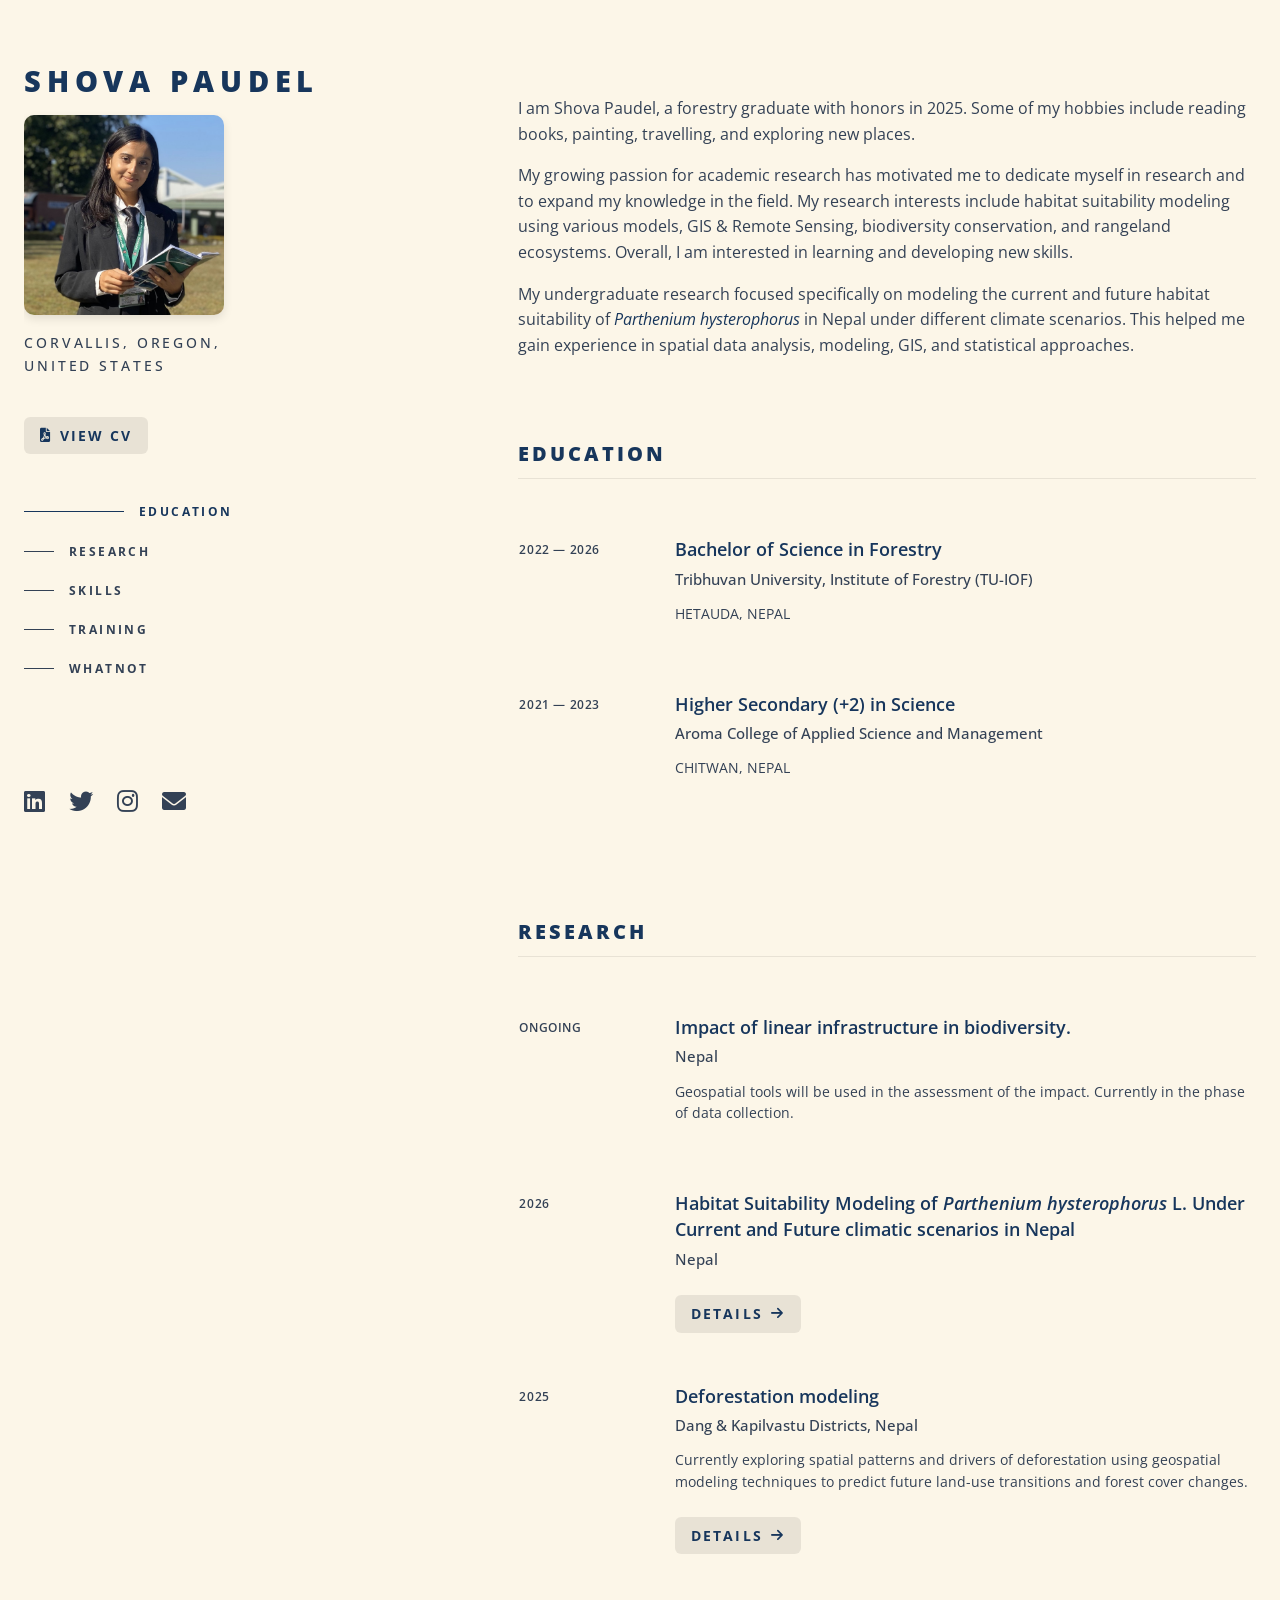
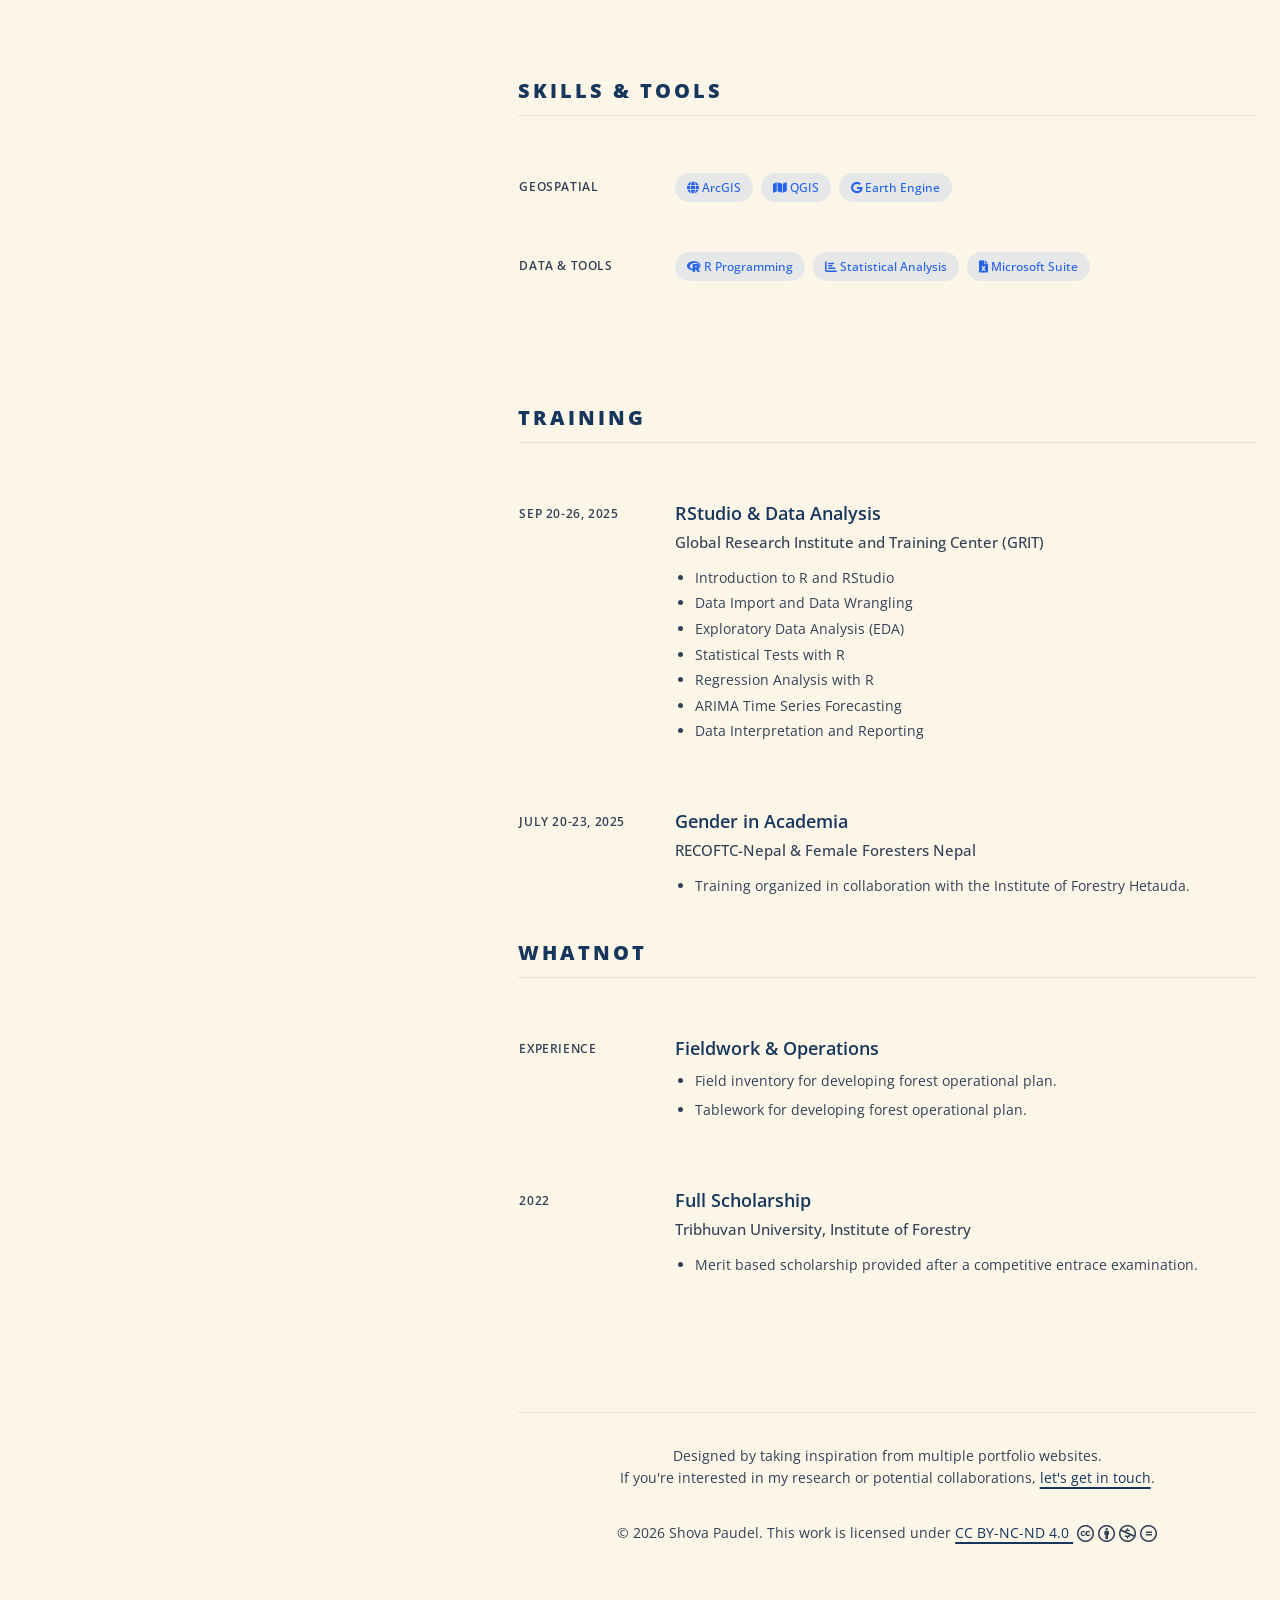
==== commit 60b81146: "update" ====
--- a/index.html
+++ b/index.html
@@ -47,7 +47,9 @@
                         <li><a href="#education" class="nav-link active"><span class="nav-indicator"></span><span class="nav-text">Education</span></a></li>
                         <li><a href="#research" class="nav-link"><span class="nav-indicator"></span><span class="nav-text">Research</span></a></li>
                         <li><a href="#skills" class="nav-link"><span class="nav-indicator"></span><span class="nav-text">Skills</span></a></li>
-                        <li><a href="#awards-training" class="nav-link"><span class="nav-indicator"></span><span class="nav-text">Awards & Training</span></a></li>
+                        <li><a href="#awards-training" class="nav-link"><span class="nav-indicator"></span><span class="nav-text">Training</span></a></li>
+                        <li><a href="#whatnot" class="nav-link"><span class="nav-indicator"></span><span class="nav-text">Whatnot</span></a></li>
+
                     </ul>
                 </nav>
             </div>
@@ -83,7 +85,7 @@
                 <div class="card-container">
                     
                     <div class="list-card">
-                        <div class="list-dates">2023 &mdash; 2026</div>
+                        <div class="list-dates">2022 &mdash; 2026</div>
                         <div class="list-content">
                             <div class="list-title">Bachelor of Science in Forestry</div>
                             <div class="list-subtitle">Tribhuvan University, Institute of Forestry (TU-IOF)</div>
@@ -109,20 +111,24 @@
                 <h3 class="section-title">RESEARCH</h3>
                 <div class="card-container">
                     
+                      <!-- Linear Infrastructure Ongoing Research Card -->
+                    <div class="list-card">
+                        <div class="list-dates">Ongoing</div>
+                        <div class="list-content">
+                            <div class="list-title">Impact of linear infrastructure in biodiversity.</div>
+                            <div class="list-subtitle">Nepal</div>
+                            <div class="list-desc">
+                                Geospatial tools will be used in the assessment of the impact. Currently in the phase of data collection.
+                            </div>
+                        </div>
+                    </div>
+
                     <!-- Thesis Card -->
                     <div class="list-card">
-                        <div class="list-dates">2025</div>
+                        <div class="list-dates">2026</div>
                         <div class="list-content">
                             <div class="list-title">Habitat Suitability Modeling of <i>Parthenium hysterophorus</i> L. Under Current and Future climatic scenarios in Nepal</div>
-                            <div class="list-subtitle">Undergraduate Thesis &middot; Nepal</div>
-                            
-                           
-
-                            <!-- TAGS (R Studio / Data Analysis) -->
-                            <div class="tags" style="margin-bottom: 0.5rem;">
-                                <span class="tag"><i class="fab fa-r-project"></i> R Programming</span>
-                                <span class="tag"><i class="fas fa-chart-bar"></i> Data Analysis</span>
-                            </div>
+                            <div class="list-subtitle">Nepal</div>
 
                             <!-- Link to Results Page -->
                             <div style="margin-top: 1.5rem;">
@@ -134,28 +140,14 @@
                         </div>
                     </div>
 
-                    <!-- Linear Infrastructure Ongoing Research Card -->
-                    <div class="list-card">
-                        <div class="list-dates">Ongoing</div>
-                        <div class="list-content">
-                            <div class="list-title">Impact of linear infrastructure in biodiversity.</div>
-                            <div class="list-subtitle">Nepal</div>
-                            <div class="list-desc">
-                                Geospatial tools will be used in the assessment of the impact. Currently in the phase of data collection.
-                            </div>
-                            <div class="tags">
-                                <span class="tag"><i class="fas fa-satellite"></i> Geospatial Tools</span>
-                                <span class="tag"><i class="fas fa-clipboard-list"></i> Data Collection</span>
-                            </div>
-                        </div>
-                    </div>
+                   
 
                     <!-- Deforestation Ongoing Research Card -->
                     <div class="list-card">
-                        <div class="list-dates">Ongoing</div>
+                        <div class="list-dates">2025</div>
                         <div class="list-content">
                             <div class="list-title">Deforestation modeling</div>
-                            <div class="list-subtitle">Nepal</div>
+                            <div class="list-subtitle">Dang & Kapilvastu Districts, Nepal</div>
                             <div class="list-desc">
                                 Currently exploring spatial patterns and drivers of deforestation using geospatial modeling techniques to predict future land-use transitions and forest cover changes.
                             </div>
@@ -170,6 +162,8 @@
                         </div>
                     </div>
 
+                   
+
                 </div>
             </section>
 
@@ -206,11 +200,11 @@
             
             <!-- TRAINING & EXPERIENCE SECTION -->
             <section id="awards-training">
-                <h3 class="section-title">TRAINING & EXPERIENCE</h3>
-                <div class="card-container">
-                    
-                    <div class="list-card">
-                        <div class="list-dates">Training</div>
+                <h3 class="section-title">TRAINING</h3>
+                <div class="card-container">
+                    
+                    <div class="list-card">
+                        <div class="list-dates">Sep 20-26, 2025</div>
                         <div class="list-content">
                             <div class="list-title">RStudio & Data Analysis</div>
                             <div class="list-subtitle">Global Research Institute and Training Center (GRIT)</div>
@@ -229,39 +223,45 @@
                     </div>
 
                     <div class="list-card">
-                        <div class="list-dates">Training</div>
+                        <div class="list-dates">July 20-23, 2025</div>
                         <div class="list-content">
                             <div class="list-title">Gender in Academia</div>
                             <div class="list-subtitle">RECOFTC-Nepal & Female Foresters Nepal</div>
                             <div class="list-desc">
-                                Training organized in collaboration with the Institute of Forestry Hetauda.
-                            </div>
-                        </div>
-                    </div>
-
-                    <div class="list-card">
-                        <div class="list-dates">Visit</div>
-                        <div class="list-content">
-                            <div class="list-title">Forest Research Centre & IIRS</div>
-                            <div class="list-subtitle">Dehradun</div>
-                            <div class="list-desc">
-                                Visited the Forest Research Centre and the Indian Institute of Remote Sensing (IIRS).
-                            </div>
-                        </div>
-                    </div>
-
+                                <ul style="padding-left: 1.25rem; margin-top: 0.5rem; display: flex; flex-direction: column; gap: 0.5rem;">
+                                    <li> Training organized in collaboration with the Institute of Forestry Hetauda.</li>
+                                </ul>
+                            </div>
+                        </div>
+                    </div>
+
+
+               
+            <!-- TRAINING & EXPERIENCE SECTION -->
+            <section id="whatnot">
+                <h3 class="section-title">WHATNOT</h3>
+                
                     <div class="list-card">
                         <div class="list-dates">Experience</div>
                         <div class="list-content">
                             <div class="list-title">Fieldwork & Operations</div>
-                            <div class="list-subtitle">Hands-on Environmental Experience</div>
                             <div class="list-desc">
                                 <ul style="padding-left: 1.25rem; margin-top: 0.5rem; display: flex; flex-direction: column; gap: 0.5rem;">
-                                    <li>Participated in fieldwork involving data collection and tree tagging, gaining hands-on experience in real field conditions.</li>
-                                    <li>Developed basic skills in observing, recording, and documenting environmental data.</li>
-                                    <li>Assisted in the preparation of forest operational plans and learned their importance in management.</li>
-                                    <li>Gained practical understanding of forest management practices and field techniques.</li>
-                                    <li>Worked collaboratively with a team, improving coordination and communication during field activities.</li>
+                                    <li>Field inventory for developing forest operational plan.</li>
+                                    <li>Tablework for developing forest operational plan.</li>
+                                </ul>
+                            </div>
+                        </div>
+                    </div>
+
+                    <div class="list-card">
+                        <div class="list-dates">2022</div>
+                        <div class="list-content">
+                            <div class="list-title">Full Scholarship</div>
+                            <div class="list-subtitle">Tribhuvan University, Institute of Forestry</div>
+                            <div class="list-desc">
+                                <ul style="padding-left: 1.25rem; margin-top: 0.5rem; display: flex; flex-direction: column; gap: 0.5rem;">
+                                    <li> Merit based scholarship provided after a competitive entrace examination.</li>
                                 </ul>
                             </div>
                         </div>
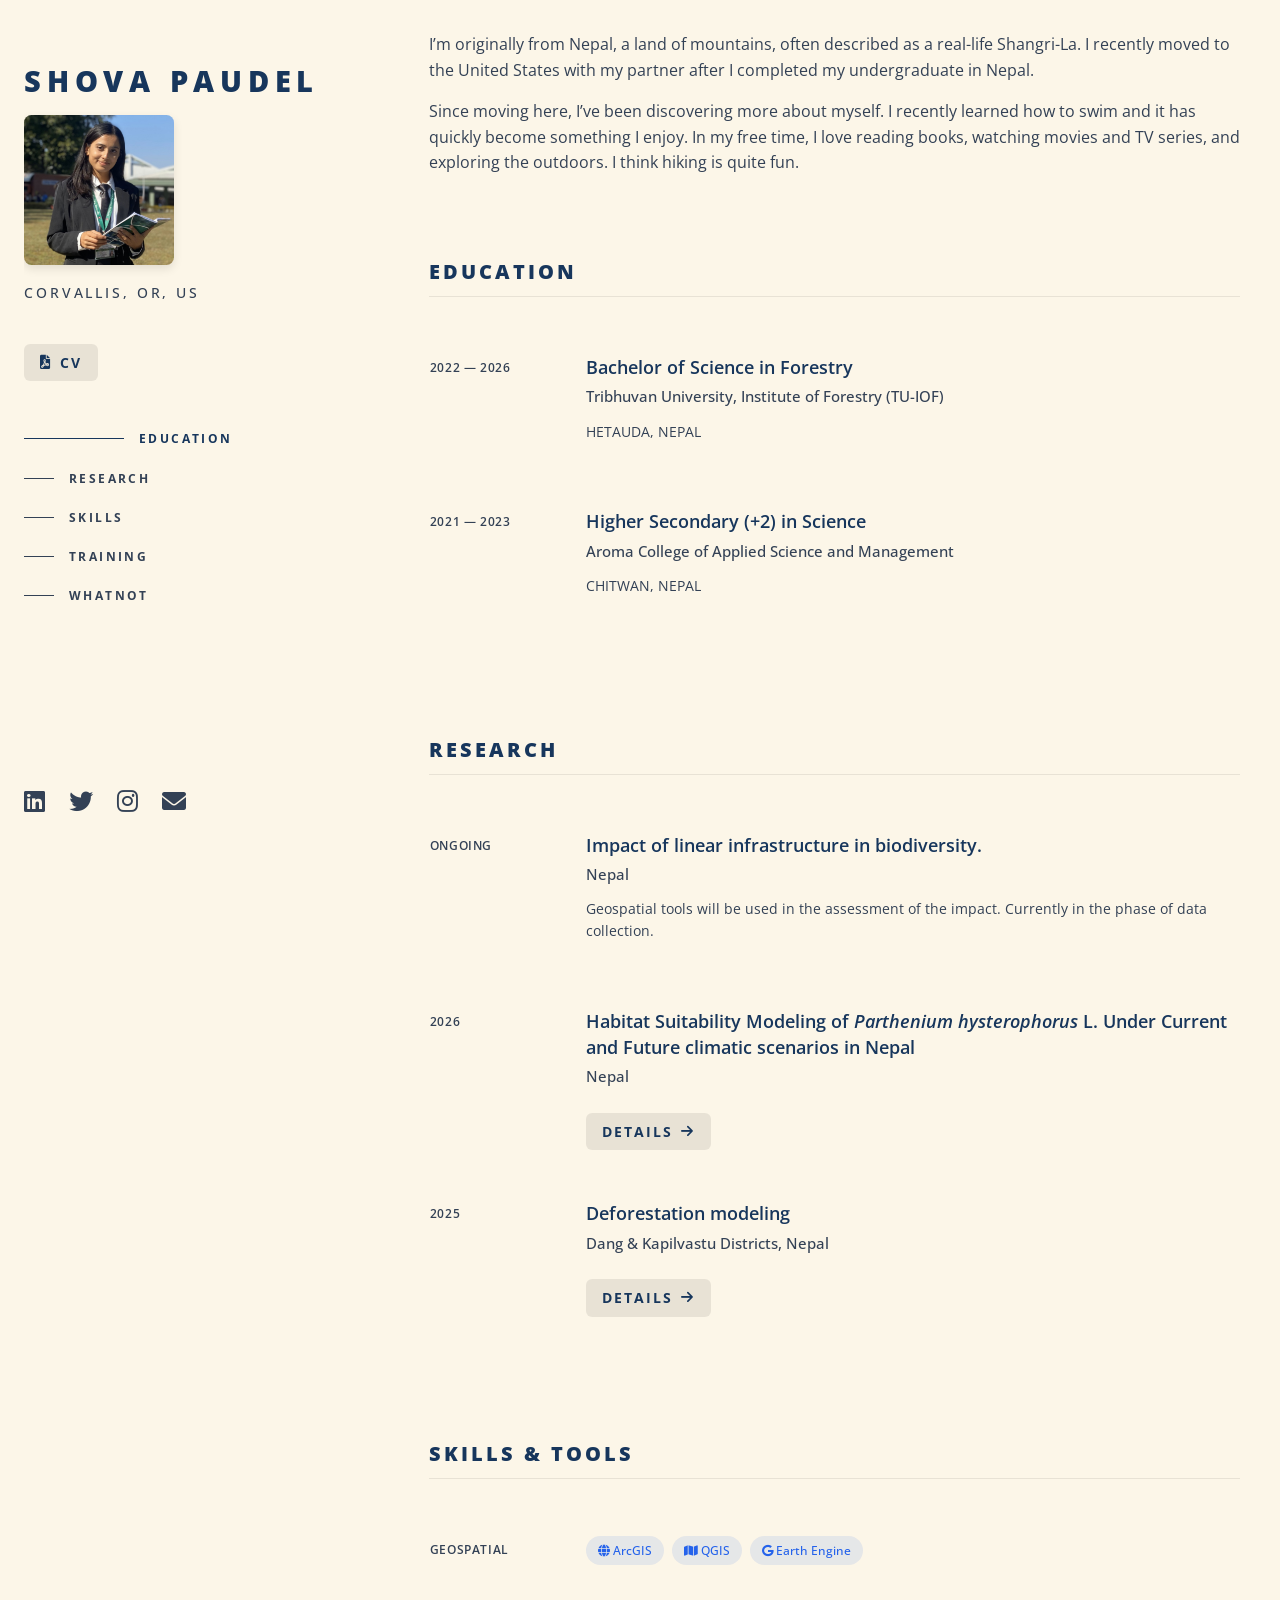
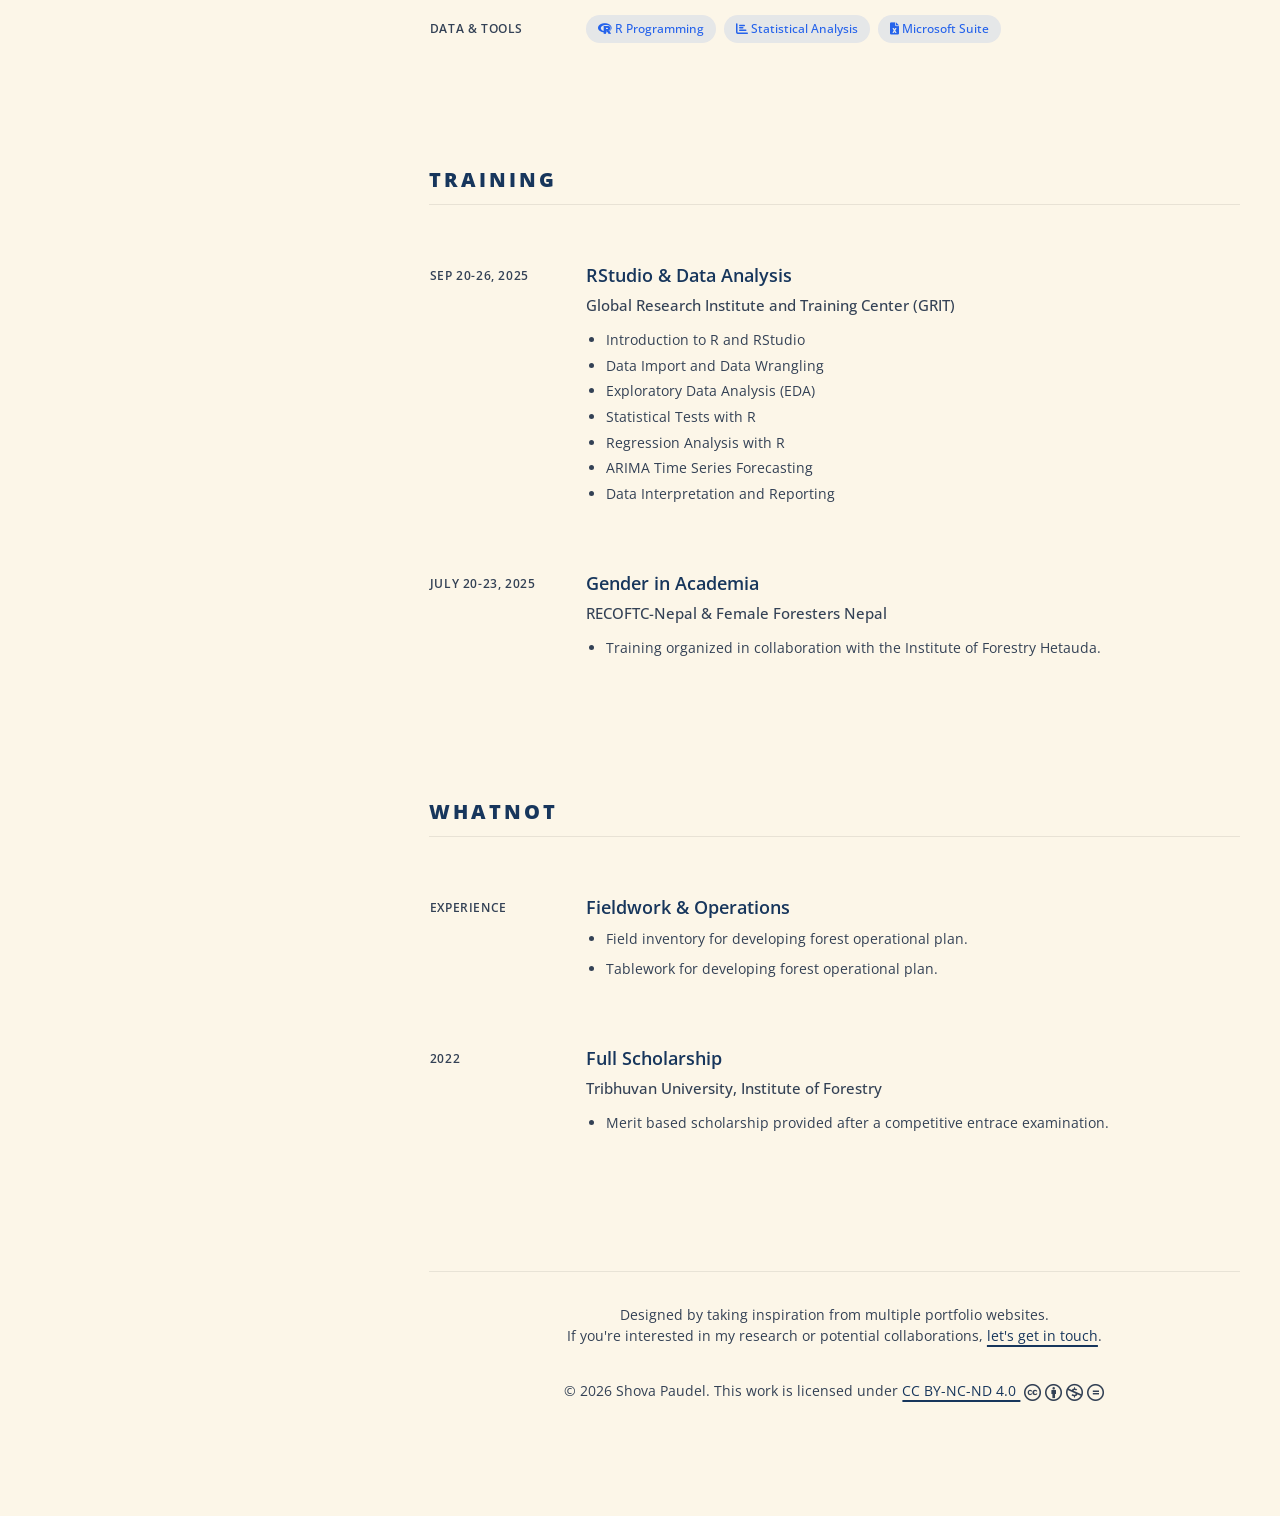
==== commit ff600637: "changed_cv and updates" ====
--- a/index.html
+++ b/index.html
@@ -20,14 +20,12 @@
             
             <!-- Profile Picture below Name -->
             <div class="title-wrapper">
-                <h1>SHOVA
-                    PAUDEL</h1>
+                <h1>SHOVA PAUDEL</h1>
                 <img src="images/shova_dehradun.jpg" alt="Shova Paudel">
             </div>
 
                 <div class="location-text">
-                    CORVALLIS, OREGON, 
-                    <br>UNITED STATES
+                    CORVALLIS, OR, US
                 </div>
                 
                 <p></p>
@@ -35,7 +33,7 @@
                 <!-- CV BUTTON -->
                 <div style="margin-top: 1rem; margin-bottom: 2rem;">
                     <a href="assets/Vita_Shova.pdf" target="_blank" class="btn-primary">
-                        <i class="fas fa-file-pdf"></i> View CV
+                        <i class="fas fa-file-pdf"></i> CV
                     </a>
                 </div>
                 
@@ -59,25 +57,28 @@
                 <a href="https://www.linkedin.com/in/shovapoudel59/" target="_blank" aria-label="LinkedIn"><i class="fab fa-linkedin"></i></a>
                 <a href="https://x.com/Shova_P/" target="_blank" aria-label="Twitter"><i class="fab fa-twitter"></i></a>
                 <a href="https://www.instagram.com/shova_poudel_/" target="_blank" aria-label="Instagram"><i class="fab fa-instagram"></i></a>
-                <a href="mailto:shovapoudel12345@gmail.com" aria-label="Email"><i class="fas fa-envelope"></i></a>
+                <a href="mailto:shovapaudel0816@gmail.com" aria-label="Email"><i class="fas fa-envelope"></i></a>
             </div>
         </header>
 
 
-        <!-- RIGHT COLUMN: Scrollable Content -->
-        <main class="content-col">
-            <!-- INTRO TEXT -->
-            <div class="about-text" style="margin-bottom: 5rem;">
-                <p>
-                    I am Shova Paudel, a forestry graduate with honors in 2025. Some of my hobbies include reading books, painting, travelling, and exploring new places.
-                </p>
-                <p>
-                    My growing passion for academic research has motivated me to dedicate myself in research and to expand my knowledge in the field. My research interests include habitat suitability modeling using various models, GIS & Remote Sensing, biodiversity conservation, and rangeland ecosystems. Overall, I am interested in learning and developing new skills.
-                </p>
-                <p>
-                    My undergraduate research focused specifically on modeling the current and future habitat suitability of <em>Parthenium hysterophorus</em> in Nepal under different climate scenarios. This helped me gain experience in spatial data analysis, modeling, GIS, and statistical approaches.
-                </p>
-            </div>
+
+           
+<!-- RIGHT COLUMN: Scrollable Content -->
+<main class="content-col">
+    <!-- INTRO TEXT -->
+    <div class="about-text" style="margin-bottom: 5rem;">
+        <p>
+        I’m originally from Nepal, a land of mountains, often described as a real-life Shangri-La. I recently moved to the United States with my partner after I completed my undergraduate in Nepal.
+
+        </p>
+
+        <p>
+            Since moving here, I’ve been discovering more about myself. I recently learned how to swim and it has quickly become something I enjoy. In my free time, I love reading books, watching movies and TV series, and exploring the outdoors. I think hiking is quite fun.
+
+        </p>
+    </div>
+
 
             <!-- EDUCATION SECTION -->
             <section id="education">
@@ -149,7 +150,6 @@
                             <div class="list-title">Deforestation modeling</div>
                             <div class="list-subtitle">Dang & Kapilvastu Districts, Nepal</div>
                             <div class="list-desc">
-                                Currently exploring spatial patterns and drivers of deforestation using geospatial modeling techniques to predict future land-use transitions and forest cover changes.
                             </div>
                             
 
@@ -235,7 +235,8 @@
                         </div>
                     </div>
 
-
+                    </div>
+                    </section>
                
             <!-- TRAINING & EXPERIENCE SECTION -->
             <section id="whatnot">
@@ -267,12 +268,11 @@
                         </div>
                     </div>
 
-                </div>
             </section>
 
             <footer class="footer">
                 <p>Designed by taking inspiration from multiple portfolio websites.</p>
-                <p>If you're interested in my research or potential collaborations, <a href="mailto:shovapoudel12345@gmail.com">let's get in touch</a>.</p>
+                <p>If you're interested in my research or potential collaborations, <a href="mailto:shovapaudel0816@gmail.com">let's get in touch</a>.</p>
                 
                 <div class="copyright" style="margin-top: 2rem; line-height: 1.8;">
                     © 2026 Shova Paudel. This work is licensed under 
@@ -287,10 +287,10 @@
                     </span>
                 </div>
             </footer>
-        </main>
-
-    </div>
-
+
+</main>
+
+</div>
     <!-- Link to external JavaScript -->
     <script src="js/main.js"></script>
 </body>
--- a/css/style.css
+++ b/css/style.css
@@ -50,7 +50,7 @@
 
 /* LEFT COLUMN (Sticky Header) */
 .header-col {
-    padding: 3rem 0;
+    padding: 1rem 0;
     display: flex;
     flex-direction: column;
 }
@@ -78,8 +78,8 @@
 /* This stays exactly the same, it already makes the image circular */
 .title-wrapper img {
     order: 2;
-    width: 200px;
-    height: 200px;
+    width: 150px;
+    height: 150px;
     border-radius: 5%;
     object-fit: cover;
     border: 0px solid var(--text-light); 
@@ -415,9 +415,10 @@
     }
 
     .content-col {
-        width: 60%; 
-        padding: 6rem 0;
-    }
+        width:90%; 
+        padding: 2rem 1rem;
+    }
+
     .nav-menu {
         display: flex;
     }
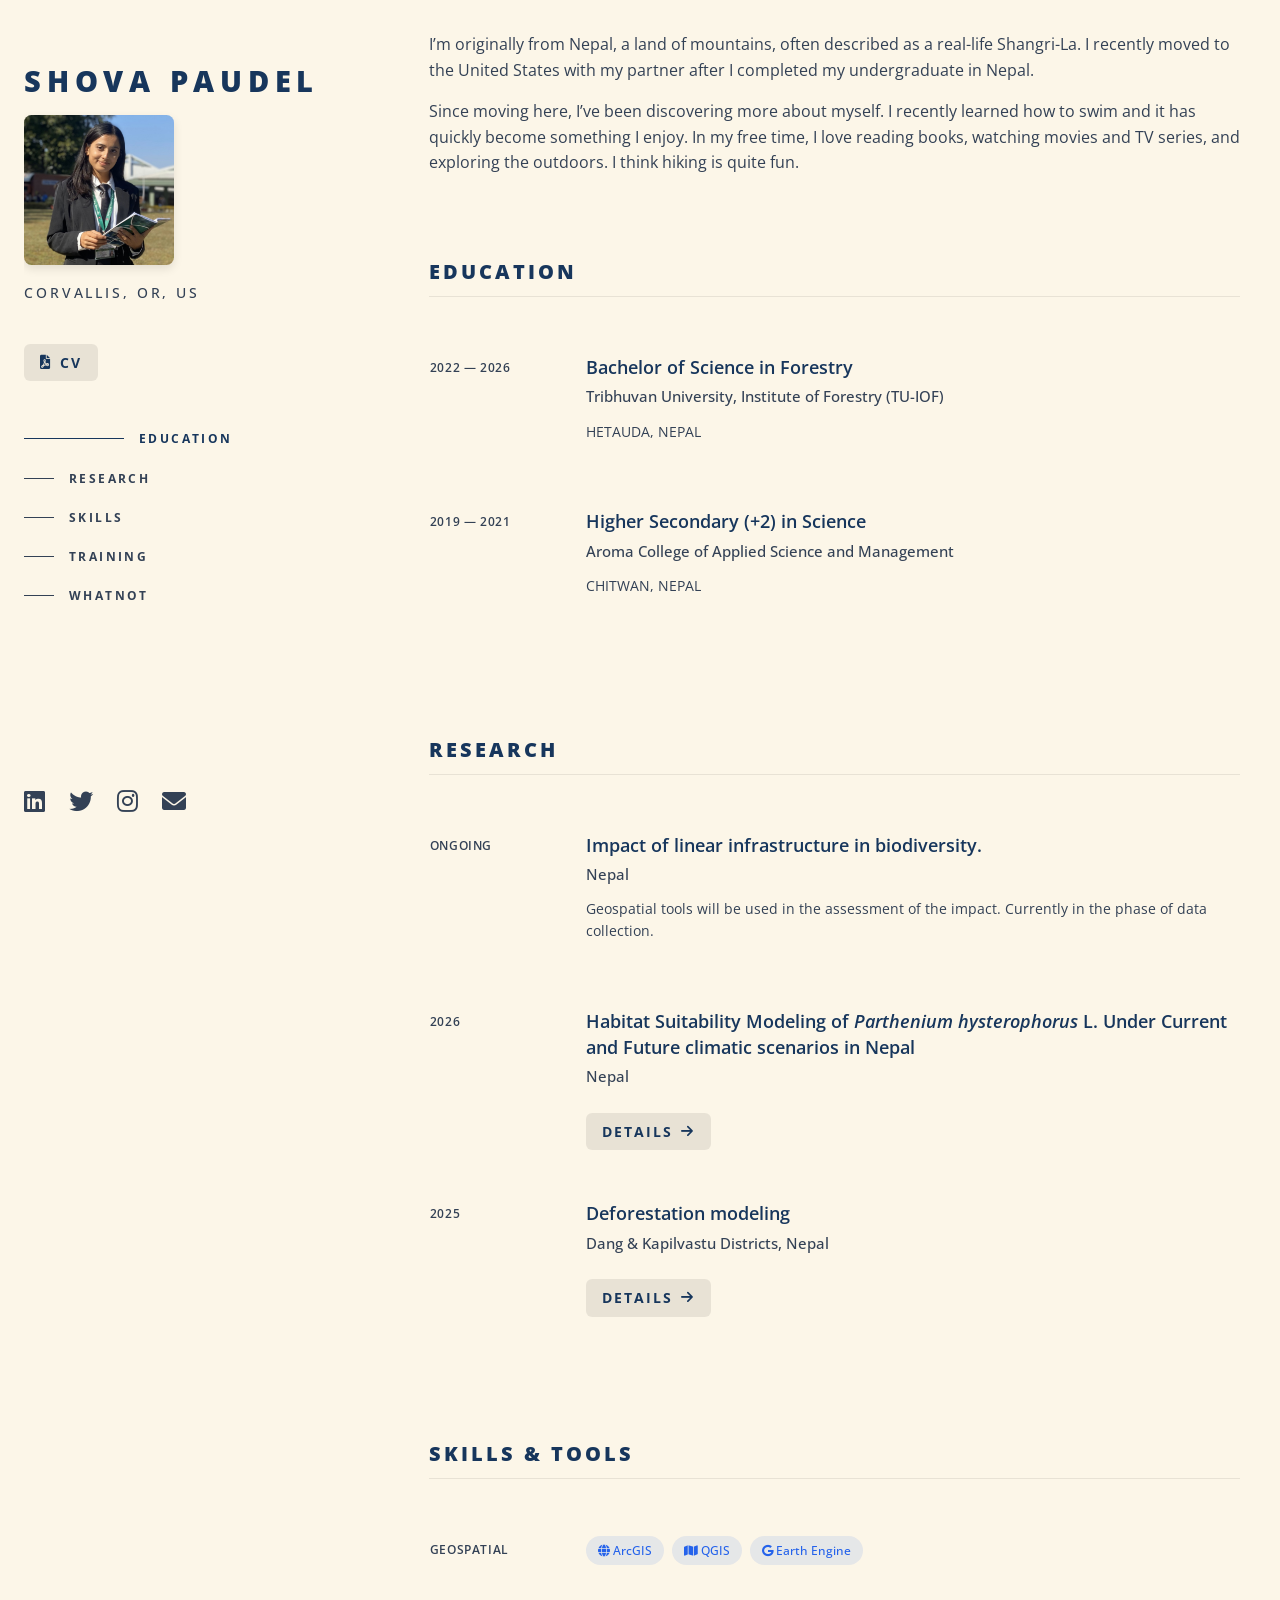
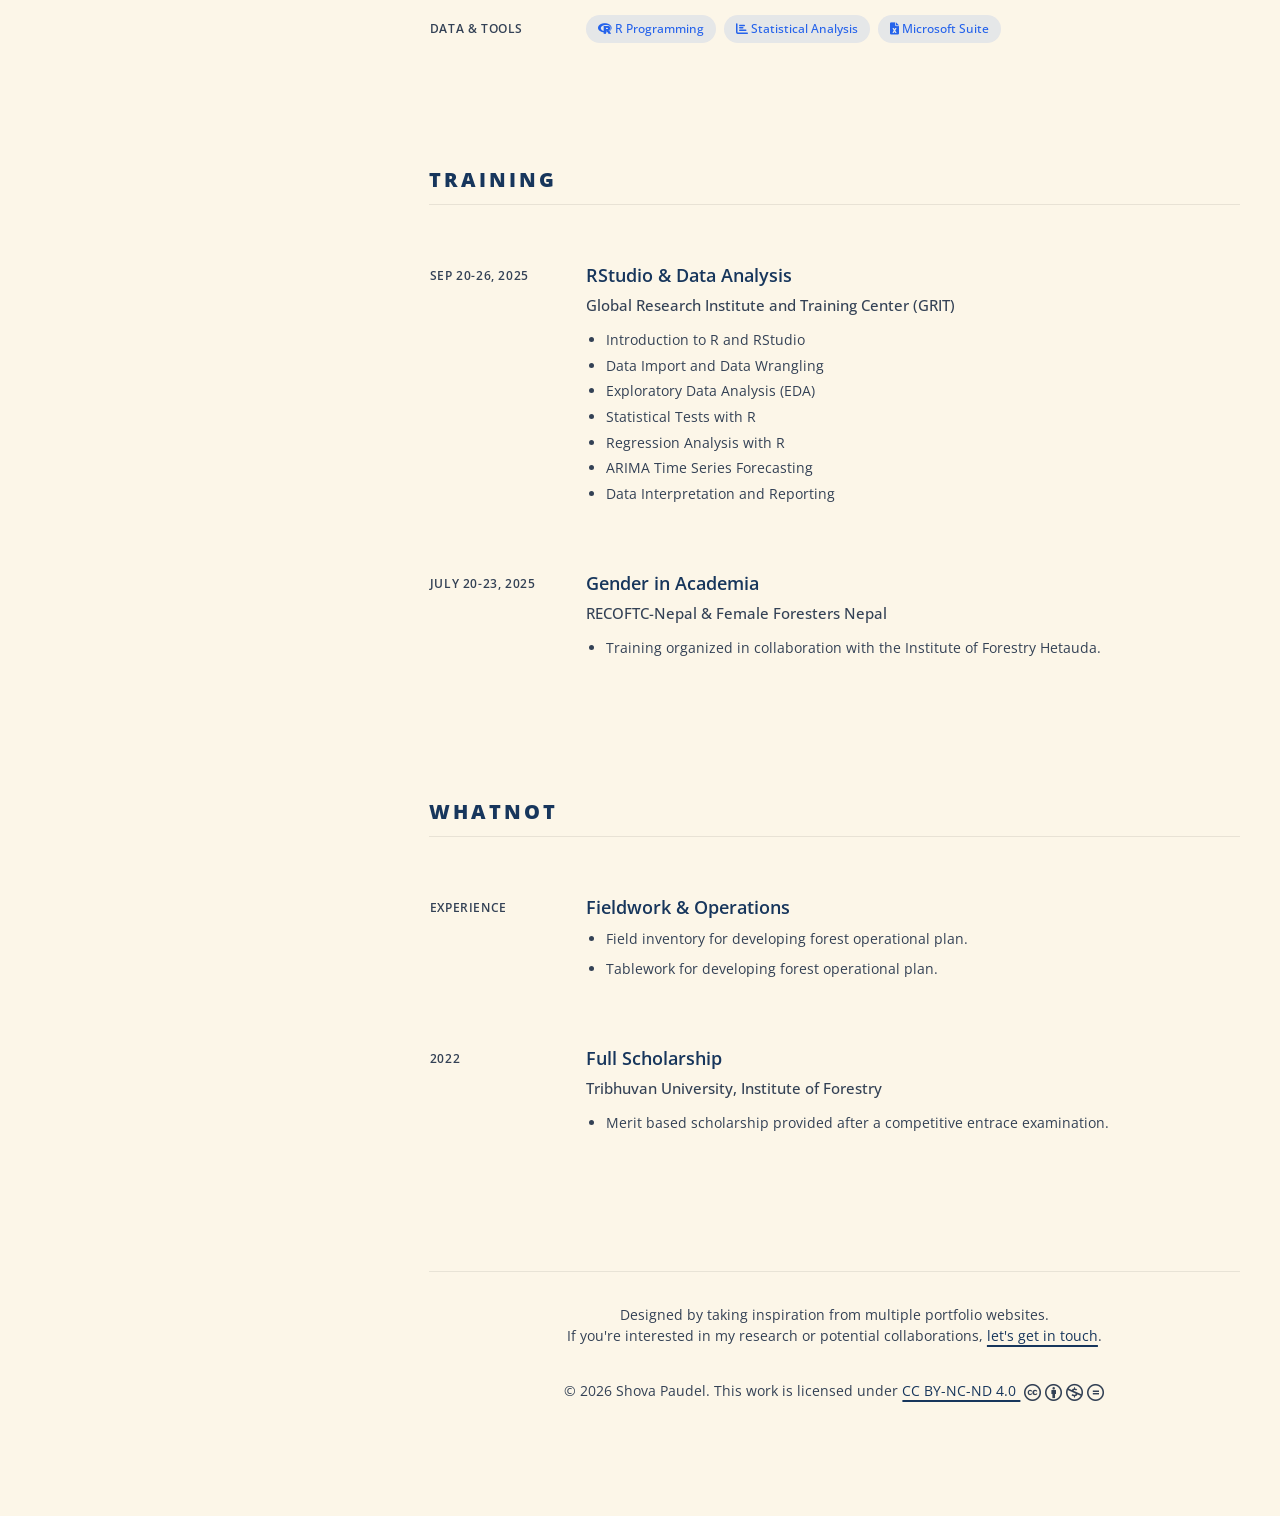
==== commit 03e7d00c: "education update" ====
--- a/index.html
+++ b/index.html
@@ -95,7 +95,7 @@
                     </div>
 
                     <div class="list-card">
-                        <div class="list-dates">2021 &mdash; 2023</div>
+                        <div class="list-dates">2019 &mdash; 2021</div>
                         <div class="list-content">
                             <div class="list-title">Higher Secondary (+2) in Science</div>
                             <div class="list-subtitle">Aroma College of Applied Science and Management</div>
